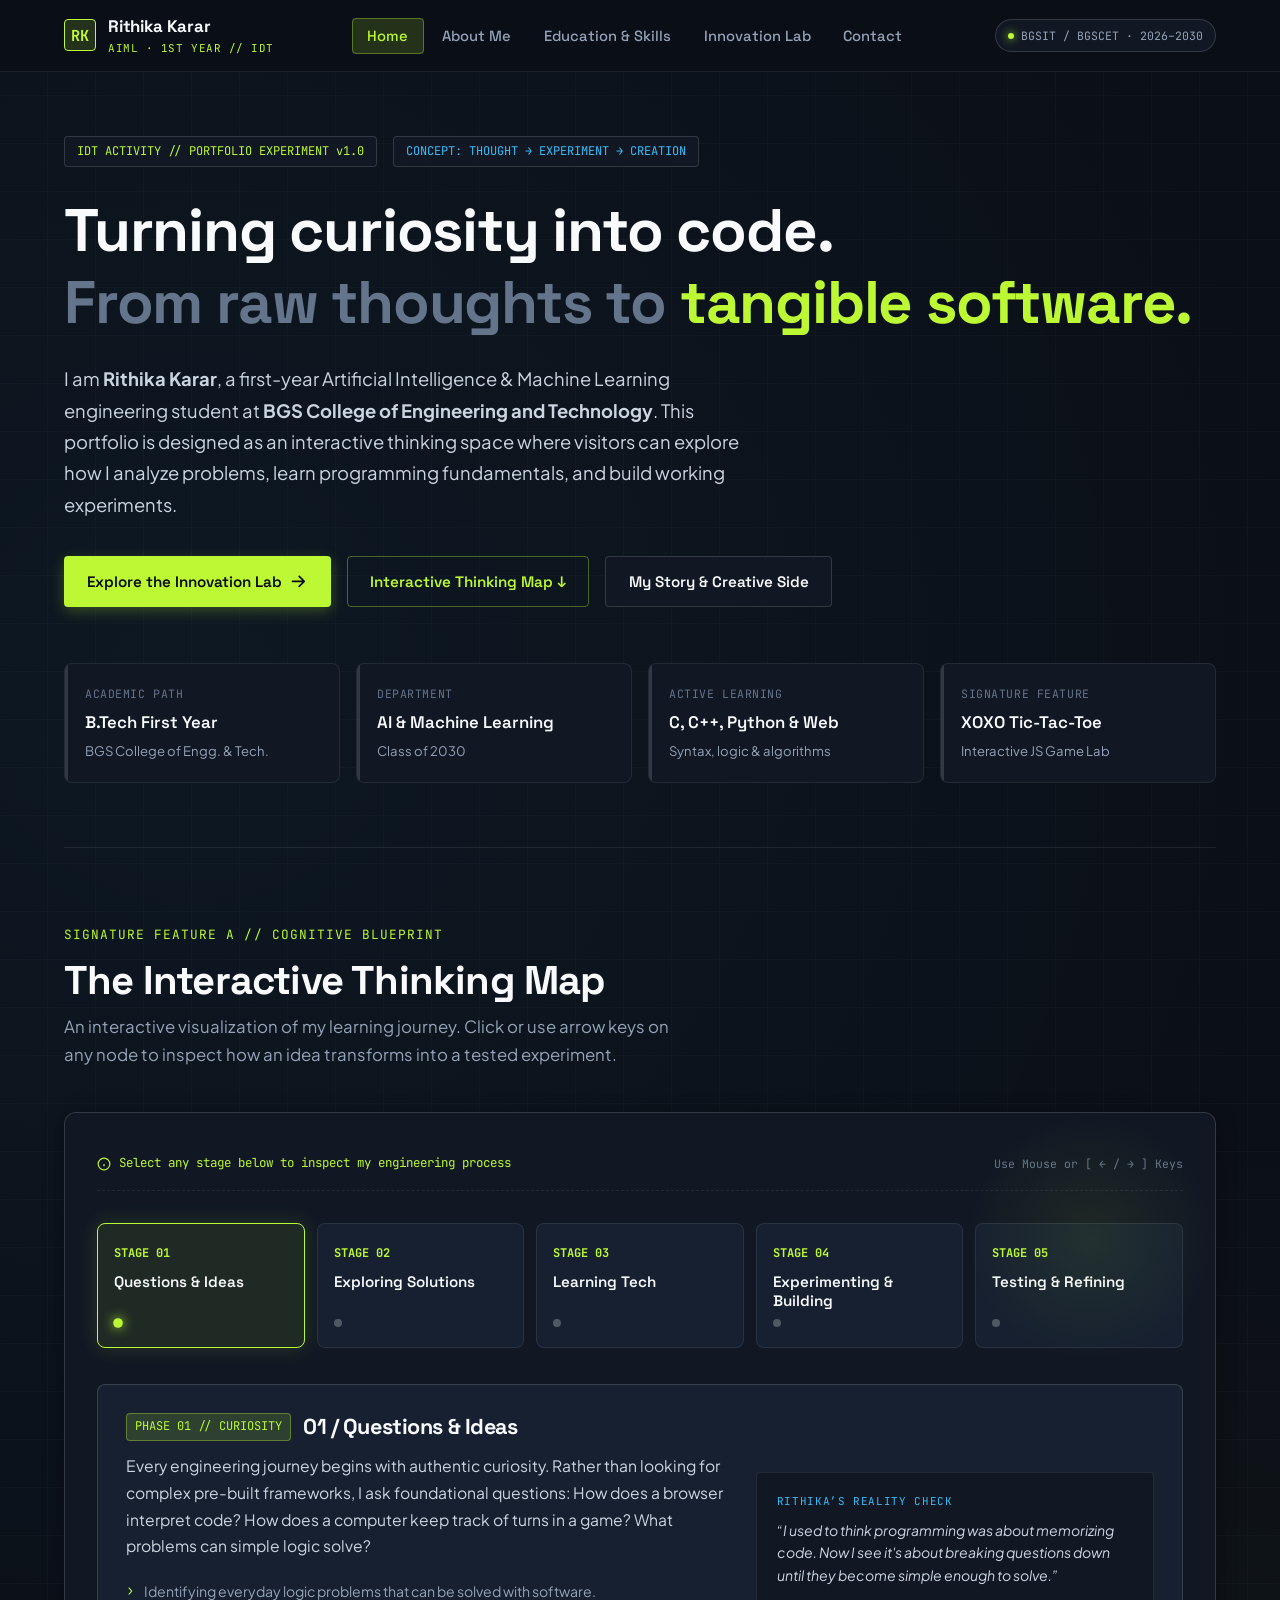
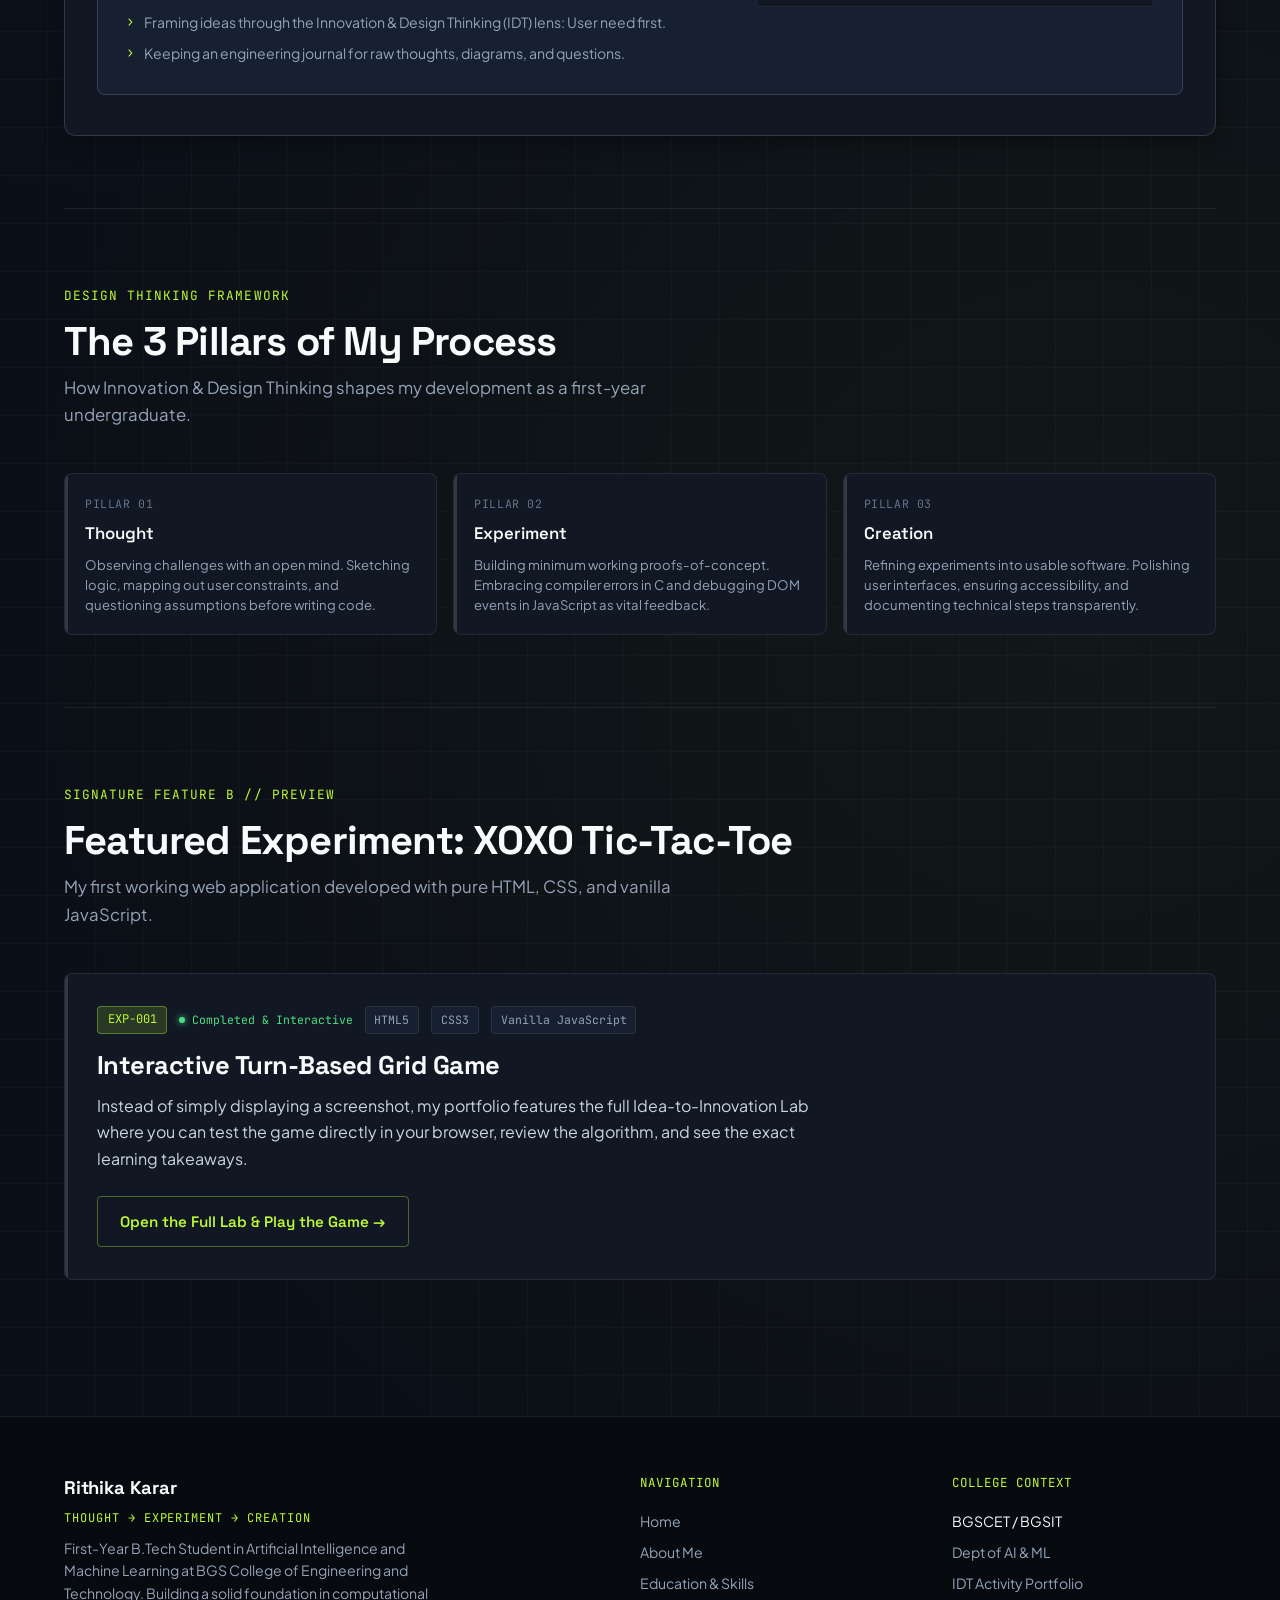
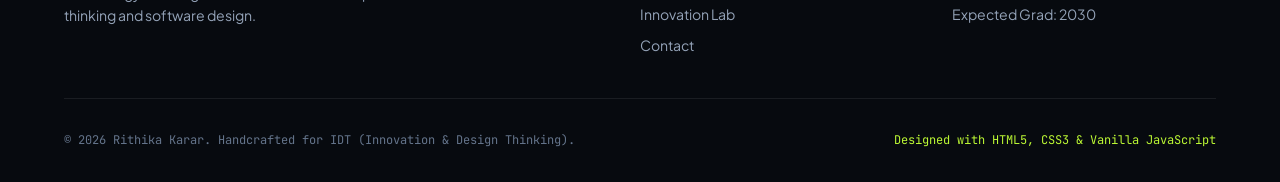
==== index.html @ a22b07aa "Add files via upload" ====
<!DOCTYPE html>
<html lang="en">
<head>
  <meta charset="UTF-8">
  <meta name="viewport" content="width=device-width, initial-scale=1.0">
  <title>Rithika Karar — AI & ML Student | Thought → Experiment → Creation</title>
  <meta name="description" content="Personal portfolio and IDT digital thinking space of Rithika Karar, first-year Artificial Intelligence & Machine Learning student at BGS College of Engineering and Technology.">

  <!-- Google Fonts -->
  <link rel="preconnect" href="https://fonts.googleapis.com">
  <link rel="preconnect" href="https://fonts.gstatic.com" crossorigin>
  <link href="https://fonts.googleapis.com/css2?family=JetBrains+Mono:wght@400;500;700&family=Plus+Jakarta+Sans:wght@400;500;600&family=Space+Grotesk:wght@500;600;700&display=swap" rel="stylesheet">

  <!-- Stylesheet -->
  <link rel="stylesheet" href="./style.css">

  <!-- SVG Favicon -->
  <link rel="icon" type="image/svg+xml" href="data:image/svg+xml,<svg xmlns='http://www.w3.org/2000/svg' viewBox='0 0 100 100'><rect width='100' height='100' rx='20' fill='%230b0f17'/><text x='50' y='65' font-size='50' font-family='monospace' font-weight='bold' fill='%23bcf834' text-anchor='middle'>RK</text></svg>">
</head>
<body>

  <!-- Site Navigation -->
  <header class="site-nav">
    <div class="container nav-container">
      <a href="./index.html" class="brand-link" aria-label="Rithika Karar Home">
        <div class="brand-glyph">RK</div>
        <div class="brand-text">
          <span class="brand-name">Rithika Karar</span>
          <span class="brand-role">AIML · 1ST YEAR // IDT</span>
        </div>
      </a>

      <nav aria-label="Main Navigation">
        <ul class="nav-links">
          <li><a href="./index.html" class="nav-link active">Home</a></li>
          <li><a href="./about.html" class="nav-link">About Me</a></li>
          <li><a href="./education.html" class="nav-link">Education & Skills</a></li>
          <li><a href="./projects.html" class="nav-link">Innovation Lab</a></li>
          <li><a href="./contact.html" class="nav-link">Contact</a></li>
        </ul>
      </nav>

      <div class="nav-status-badge">
        <span class="status-dot" aria-hidden="true"></span>
        <span>BGSIT / BGSCET · 2026–2030</span>
      </div>

      <button type="button" class="mobile-toggle" aria-label="Toggle navigation menu" aria-expanded="false">
        <span></span>
      </button>
    </div>
  </header>

  <!-- Main Content -->
  <main class="main-content">
    <div class="container">

      <!-- Hero Section -->
      <section class="hero" id="home-hero">
        <div class="hero-meta-strip">
          <span class="hero-badge">IDT ACTIVITY // PORTFOLIO EXPERIMENT v1.0</span>
          <span class="hero-badge hero-badge-alt">CONCEPT: THOUGHT → EXPERIMENT → CREATION</span>
        </div>

        <h1 class="hero-title">
          Turning curiosity into code.<br>
          <span class="title-dim">From raw thoughts to</span> <span class="title-accent">tangible software.</span>
        </h1>

        <p class="lead-text">
          I am <strong>Rithika Karar</strong>, a first-year Artificial Intelligence &amp; Machine Learning engineering student at <strong>BGS College of Engineering and Technology</strong>. This portfolio is designed as an interactive thinking space where visitors can explore how I analyze problems, learn programming fundamentals, and build working experiments.
        </p>

        <div class="hero-actions">
          <a href="./projects.html" class="btn btn-primary" id="btn-explore-lab">
            Explore the Innovation Lab
            <svg class="btn-icon" viewBox="0 0 20 20" fill="currentColor">
              <path fill-rule="evenodd" d="M10.293 3.293a1 1 0 011.414 0l6 6a1 1 0 010 1.414l-6 6a1 1 0 01-1.414-1.414L14.586 11H3a1 1 0 110-2h11.586l-4.293-4.293a1 1 0 010-1.414z" clip-rule="evenodd" />
            </svg>
          </a>
          <a href="#thinking-map" class="btn btn-outline-lime" id="btn-launch-map">
            Interactive Thinking Map ↓
          </a>
          <a href="./about.html" class="btn btn-secondary" id="btn-read-about">
            My Story &amp; Creative Side
          </a>
        </div>

        <!-- Authentic Profile Snapshot -->
        <div class="hero-snapshot-grid">
          <div class="snapshot-card">
            <div class="snapshot-label">Academic Path</div>
            <div class="snapshot-value">B.Tech First Year</div>
            <div class="snapshot-sub">BGS College of Engg. &amp; Tech.</div>
          </div>
          <div class="snapshot-card">
            <div class="snapshot-label">Department</div>
            <div class="snapshot-value">AI &amp; Machine Learning</div>
            <div class="snapshot-sub">Class of 2030</div>
          </div>
          <div class="snapshot-card">
            <div class="snapshot-label">Active Learning</div>
            <div class="snapshot-value">C, C++, Python &amp; Web</div>
            <div class="snapshot-sub">Syntax, logic &amp; algorithms</div>
          </div>
          <div class="snapshot-card">
            <div class="snapshot-label">Signature Feature</div>
            <div class="snapshot-value">XOXO Tic-Tac-Toe</div>
            <div class="snapshot-sub">Interactive JS Game Lab</div>
          </div>
        </div>
      </section>

      <!-- Signature Feature A: The Interactive Thinking Map -->
      <section class="section section-bordered" id="thinking-map">
        <div class="section-header">
          <span class="mono-tag">SIGNATURE FEATURE A // COGNITIVE BLUEPRINT</span>
          <h2>The Interactive Thinking Map</h2>
          <p>
            An interactive visualization of my learning journey. Click or use arrow keys on any node to inspect how an idea transforms into a tested experiment.
          </p>
        </div>

        <div class="thinking-map-wrapper">
          <div class="map-control-hint">
            <span class="hint-label">
              <svg width="14" height="14" viewBox="0 0 24 24" fill="none" stroke="currentColor" stroke-width="2">
                <circle cx="12" cy="12" r="10"/><path d="M12 16v-4"/><path d="M12 8h.01"/>
              </svg>
              Select any stage below to inspect my engineering process
            </span>
            <span class="hint-keys">Use Mouse or [ ← / → ] Keys</span>
          </div>

          <!-- 5 Pipeline Nodes -->
          <div class="map-pipeline" role="tablist" aria-label="Thinking map stages">
            <button type="button" class="map-node active" role="tab" aria-selected="true" id="node-0" tabindex="0">
              <span class="node-number">STAGE 01</span>
              <span class="node-title">Questions &amp; Ideas</span>
              <span class="node-indicator"></span>
            </button>

            <button type="button" class="map-node" role="tab" aria-selected="false" id="node-1" tabindex="0">
              <span class="node-number">STAGE 02</span>
              <span class="node-title">Exploring Solutions</span>
              <span class="node-indicator"></span>
            </button>

            <button type="button" class="map-node" role="tab" aria-selected="false" id="node-2" tabindex="0">
              <span class="node-number">STAGE 03</span>
              <span class="node-title">Learning Tech</span>
              <span class="node-indicator"></span>
            </button>

            <button type="button" class="map-node" role="tab" aria-selected="false" id="node-3" tabindex="0">
              <span class="node-number">STAGE 04</span>
              <span class="node-title">Experimenting &amp; Building</span>
              <span class="node-indicator"></span>
            </button>

            <button type="button" class="map-node" role="tab" aria-selected="false" id="node-4" tabindex="0">
              <span class="node-number">STAGE 05</span>
              <span class="node-title">Testing &amp; Refining</span>
              <span class="node-indicator"></span>
            </button>
          </div>

          <!-- Dynamic Detail Panel -->
          <div class="map-detail-panel" aria-live="polite">
            <div class="panel-main">
              <div class="panel-header">
                <span class="panel-step-badge" id="map-step-badge">PHASE 01 // CURIOSITY</span>
                <h3 class="panel-title" id="map-title">01 / Questions &amp; Ideas</h3>
              </div>
              <p class="panel-description" id="map-desc">
                Every engineering journey begins with authentic curiosity. Rather than looking for complex pre-built frameworks, I ask foundational questions: How does a browser interpret code? How does a computer keep track of turns in a game? What problems can simple logic solve?
              </p>
              <div class="panel-takeaways" id="map-takeaways">
                <div class="takeaway-item"><span class="takeaway-bullet">›</span><span>Identifying everyday logic problems that can be solved with software.</span></div>
                <div class="takeaway-item"><span class="takeaway-bullet">›</span><span>Framing ideas through the Innovation &amp; Design Thinking (IDT) lens: User need first.</span></div>
                <div class="takeaway-item"><span class="takeaway-bullet">›</span><span>Keeping an engineering journal for raw thoughts, diagrams, and questions.</span></div>
              </div>
            </div>

            <div class="panel-reflection-box">
              <p class="reflection-text" id="map-reflection">
                “I used to think programming was about memorizing code. Now I see it's about breaking questions down until they become simple enough to solve.”
              </p>
            </div>
          </div>
        </div>
      </section>

      <!-- The Core Philosophy (Thought → Experiment → Creation) -->
      <section class="section section-bordered">
        <div class="section-header">
          <span class="mono-tag">DESIGN THINKING FRAMEWORK</span>
          <h2>The 3 Pillars of My Process</h2>
          <p>
            How Innovation &amp; Design Thinking shapes my development as a first-year undergraduate.
          </p>
        </div>

        <div class="hero-snapshot-grid">
          <div class="snapshot-card">
            <div class="snapshot-label">PILLAR 01</div>
            <div class="snapshot-value">Thought</div>
            <p class="snapshot-sub" style="margin-top:0.5rem; line-height:1.5;">
              Observing challenges with an open mind. Sketching logic, mapping out user constraints, and questioning assumptions before writing code.
            </p>
          </div>
          <div class="snapshot-card">
            <div class="snapshot-label">PILLAR 02</div>
            <div class="snapshot-value">Experiment</div>
            <p class="snapshot-sub" style="margin-top:0.5rem; line-height:1.5;">
              Building minimum working proofs-of-concept. Embracing compiler errors in C and debugging DOM events in JavaScript as vital feedback.
            </p>
          </div>
          <div class="snapshot-card">
            <div class="snapshot-label">PILLAR 03</div>
            <div class="snapshot-value">Creation</div>
            <p class="snapshot-sub" style="margin-top:0.5rem; line-height:1.5;">
              Refining experiments into usable software. Polishing user interfaces, ensuring accessibility, and documenting technical steps transparently.
            </p>
          </div>
        </div>
      </section>

      <!-- Lab Teaser / Featured Experiment -->
      <section class="section section-bordered">
        <div class="section-header">
          <span class="mono-tag">SIGNATURE FEATURE B // PREVIEW</span>
          <h2>Featured Experiment: XOXO Tic-Tac-Toe</h2>
          <p>
            My first working web application developed with pure HTML, CSS, and vanilla JavaScript.
          </p>
        </div>

        <div class="snapshot-card" style="padding: 2rem;">
          <div class="exp-badge-group" style="margin-bottom: 1rem;">
            <span class="exp-id">EXP-001</span>
            <span class="exp-status-live">Completed &amp; Interactive</span>
            <span class="tech-tag">HTML5</span>
            <span class="tech-tag">CSS3</span>
            <span class="tech-tag">Vanilla JavaScript</span>
          </div>

          <h3 style="margin-bottom: 0.75rem;">Interactive Turn-Based Grid Game</h3>
          <p style="color: var(--text-body); max-width: 720px; margin-bottom: 1.5rem;">
            Instead of simply displaying a screenshot, my portfolio features the full Idea-to-Innovation Lab where you can test the game directly in your browser, review the algorithm, and see the exact learning takeaways.
          </p>

          <a href="./projects.html" class="btn btn-outline-lime" id="btn-open-lab-preview">
            Open the Full Lab &amp; Play the Game →
          </a>
        </div>
      </section>

    </div>
  </main>

  <!-- Site Footer -->
  <footer class="site-footer">
    <div class="container">
      <div class="footer-top">
        <div class="footer-brand">
          <div class="brand-name">Rithika Karar</div>
          <div class="mono-tag" style="color: var(--accent-lime); font-size: 0.75rem;">THOUGHT → EXPERIMENT → CREATION</div>
          <p class="footer-manifesto">
            First-Year B.Tech Student in Artificial Intelligence and Machine Learning at BGS College of Engineering and Technology. Building a solid foundation in computational thinking and software design.
          </p>
        </div>

        <div>
          <div class="footer-heading">Navigation</div>
          <div class="footer-links">
            <a href="./index.html" class="footer-link">Home</a>
            <a href="./about.html" class="footer-link">About Me</a>
            <a href="./education.html" class="footer-link">Education &amp; Skills</a>
            <a href="./projects.html" class="footer-link">Innovation Lab</a>
            <a href="./contact.html" class="footer-link">Contact</a>
          </div>
        </div>

        <div>
          <div class="footer-heading">College Context</div>
          <div class="footer-links">
            <span class="footer-link" style="color: var(--text-main);">BGSCET / BGSIT</span>
            <span class="footer-link">Dept of AI &amp; ML</span>
            <span class="footer-link">IDT Activity Portfolio</span>
            <span class="footer-link">Expected Grad: 2030</span>
          </div>
        </div>
      </div>

      <div class="footer-bottom">
        <div>&copy; 2026 Rithika Karar. Handcrafted for IDT (Innovation &amp; Design Thinking).</div>
        <div style="color: var(--accent-lime);">Designed with HTML5, CSS3 &amp; Vanilla JavaScript</div>
      </div>
    </div>
  </footer>

  <!-- Scripts -->
  <script src="./script.js"></script>
</body>
</html>
---- style.css ----
/* ==========================================================================
   RITHIKA KARAR — PERSONAL PORTFOLIO & IDT DIGITAL THINKING SPACE
   Concept: "Thought → Experiment → Creation"
   Theme: Minimal Futuristic / Engineering Blueprint / Dark Charcoal & Electric Lime
   ========================================================================== */

/* --------------------------------------------------------------------------
   1. CSS CUSTOM PROPERTIES (DESIGN SYSTEM TOKENS)
   -------------------------------------------------------------------------- */
:root {
  /* Color Palette */
  --bg-space: #070a0f;
  --bg-primary: #0b0f17;
  --bg-surface: #111824;
  --bg-card: #162030;
  --bg-card-hover: #1c293e;
  --bg-elevated: #223249;

  /* Accent Colors */
  --accent-lime: #bcf834;
  --accent-lime-muted: rgba(188, 248, 52, 0.15);
  --accent-lime-border: rgba(188, 248, 52, 0.35);
  --accent-cyan: #38bdf8;
  --accent-cyan-muted: rgba(56, 189, 248, 0.15);
  --accent-violet: #a78bfa;
  --accent-violet-muted: rgba(167, 139, 250, 0.15);

  /* Text Colors */
  --text-main: #f8fafc;
  --text-body: #cbd5e1;
  --text-muted: #94a3b8;
  --text-dim: #64748b;

  /* Borders & Dividers */
  --border-subtle: rgba(255, 255, 255, 0.08);
  --border-medium: rgba(255, 255, 255, 0.14);
  --border-bright: rgba(255, 255, 255, 0.25);

  /* Typography */
  --font-display: 'Space Grotesk', -apple-system, BlinkMacSystemFont, 'Segoe UI', sans-serif;
  --font-body: 'Plus Jakarta Sans', -apple-system, BlinkMacSystemFont, 'Segoe UI', sans-serif;
  --font-mono: 'JetBrains Mono', 'Fira Code', monospace;

  /* Layout & Spacing */
  --container-max: 1200px;
  --nav-height: 72px;
  --radius-sm: 4px;
  --radius-md: 8px;
  --radius-lg: 12px;
  --radius-full: 9999px;

  /* Elevation & Shadows */
  --shadow-subtle: 0 4px 20px rgba(0, 0, 0, 0.35);
  --shadow-glow-lime: 0 0 25px rgba(188, 248, 52, 0.2);
  --shadow-glow-cyan: 0 0 25px rgba(56, 189, 248, 0.18);

  /* Transitions */
  --transition-fast: 0.18s cubic-bezier(0.16, 1, 0.3, 1);
  --transition-medium: 0.28s cubic-bezier(0.16, 1, 0.3, 1);
  --transition-smooth: 0.4s cubic-bezier(0.16, 1, 0.3, 1);
}

/* --------------------------------------------------------------------------
   2. RESET & BASE STYLES
   -------------------------------------------------------------------------- */
*,
*::before,
*::after {
  box-sizing: border-box;
  margin: 0;
  padding: 0;
}

html {
  font-size: 16px;
  scroll-behavior: smooth;
  -webkit-text-size-adjust: 100%;
}

body {
  font-family: var(--font-body);
  background-color: var(--bg-primary);
  color: var(--text-body);
  line-height: 1.65;
  min-height: 100vh;
  display: flex;
  flex-direction: column;
  overflow-x: hidden;
  background-image: 
    radial-gradient(circle at 15% 20%, rgba(56, 189, 248, 0.05) 0%, transparent 40%),
    radial-gradient(circle at 85% 65%, rgba(188, 248, 52, 0.04) 0%, transparent 45%),
    linear-gradient(rgba(255, 255, 255, 0.02) 1px, transparent 1px),
    linear-gradient(90deg, rgba(255, 255, 255, 0.02) 1px, transparent 1px);
  background-size: 100% 100%, 100% 100%, 48px 48px, 48px 48px;
  background-position: 0 0, 0 0, -1px -1px, -1px -1px;
}

/* Accessible selection */
::selection {
  background-color: var(--accent-lime);
  color: var(--bg-space);
}

/* Focus styles for keyboard accessibility */
:focus-visible {
  outline: 2px solid var(--accent-lime);
  outline-offset: 3px;
}

img, svg {
  display: block;
  max-width: 100%;
}

a {
  color: inherit;
  text-decoration: none;
  transition: color var(--transition-fast);
}

button, input, textarea, select {
  font: inherit;
  color: inherit;
}

button {
  background: none;
  border: none;
  cursor: pointer;
}

ul, ol {
  list-style: none;
}

/* --------------------------------------------------------------------------
   3. TYPOGRAPHY HIERARCHY
   -------------------------------------------------------------------------- */
h1, h2, h3, h4, h5, h6 {
  font-family: var(--font-display);
  color: var(--text-main);
  font-weight: 700;
  line-height: 1.2;
  letter-spacing: -0.02em;
}

h1 {
  font-size: clamp(2.25rem, 5vw, 3.75rem);
}

h2 {
  font-size: clamp(1.75rem, 3.5vw, 2.5rem);
}

h3 {
  font-size: clamp(1.25rem, 2vw, 1.6rem);
}

h4 {
  font-size: 1.15rem;
}

p {
  margin-bottom: 1rem;
}

p:last-child {
  margin-bottom: 0;
}

.mono-tag {
  font-family: var(--font-mono);
  font-size: 0.8rem;
  letter-spacing: 0.08em;
  text-transform: uppercase;
  color: var(--accent-lime);
}

.lead-text {
  font-size: 1.15rem;
  color: var(--text-body);
  max-width: 680px;
  line-height: 1.7;
}

/* --------------------------------------------------------------------------
   4. LAYOUT & UTILITY CONTAINERS
   -------------------------------------------------------------------------- */
.container {
  width: 100%;
  max-width: var(--container-max);
  margin-left: auto;
  margin-right: auto;
  padding-left: 1.5rem;
  padding-right: 1.5rem;
}

.main-content {
  flex: 1;
  padding-top: calc(var(--nav-height) + 2rem);
  padding-bottom: 4rem;
}

.section {
  padding: 4.5rem 0;
  position: relative;
}

.section-bordered {
  border-top: 1px solid var(--border-subtle);
}

.section-header {
  margin-bottom: 2.75rem;
}

.section-header .mono-tag {
  display: inline-flex;
  align-items: center;
  gap: 0.5rem;
  margin-bottom: 0.75rem;
}

.section-header p {
  color: var(--text-muted);
  max-width: 620px;
  font-size: 1.05rem;
  margin-top: 0.5rem;
}

/* --------------------------------------------------------------------------
   5. NAVIGATION BAR
   -------------------------------------------------------------------------- */
.site-nav {
  position: fixed;
  top: 0;
  left: 0;
  right: 0;
  height: var(--nav-height);
  background: rgba(11, 15, 23, 0.88);
  backdrop-filter: blur(12px);
  -webkit-backdrop-filter: blur(12px);
  border-bottom: 1px solid var(--border-subtle);
  z-index: 1000;
  transition: background-color var(--transition-medium), border-color var(--transition-medium);
}

.nav-container {
  display: flex;
  align-items: center;
  justify-content: space-between;
  height: 100%;
}

.brand-link {
  display: flex;
  align-items: center;
  gap: 0.75rem;
}

.brand-glyph {
  width: 32px;
  height: 32px;
  border: 1px solid var(--accent-lime);
  display: flex;
  align-items: center;
  justify-content: center;
  border-radius: var(--radius-sm);
  background: var(--accent-lime-muted);
  color: var(--accent-lime);
  font-family: var(--font-mono);
  font-weight: 700;
  font-size: 0.95rem;
  transition: transform var(--transition-fast), box-shadow var(--transition-fast);
}

.brand-link:hover .brand-glyph {
  transform: rotate(5deg) scale(1.05);
  box-shadow: var(--shadow-glow-lime);
}

.brand-text {
  display: flex;
  flex-direction: column;
}

.brand-name {
  font-family: var(--font-display);
  font-weight: 700;
  font-size: 1.05rem;
  color: var(--text-main);
  letter-spacing: -0.01em;
}

.brand-role {
  font-family: var(--font-mono);
  font-size: 0.68rem;
  color: var(--accent-lime);
  letter-spacing: 0.05em;
}

.nav-links {
  display: flex;
  align-items: center;
  gap: 0.25rem;
}

.nav-link {
  font-family: var(--font-display);
  font-size: 0.92rem;
  font-weight: 500;
  color: var(--text-muted);
  padding: 0.5rem 0.9rem;
  border-radius: var(--radius-sm);
  position: relative;
  transition: color var(--transition-fast), background-color var(--transition-fast);
}

.nav-link:hover {
  color: var(--text-main);
  background-color: rgba(255, 255, 255, 0.04);
}

.nav-link.active {
  color: var(--accent-lime);
  background-color: var(--accent-lime-muted);
  border: 1px solid var(--accent-lime-border);
}

.nav-status-badge {
  display: inline-flex;
  align-items: center;
  gap: 0.45rem;
  font-family: var(--font-mono);
  font-size: 0.72rem;
  padding: 0.35rem 0.75rem;
  border-radius: var(--radius-full);
  background: var(--bg-surface);
  border: 1px solid var(--border-medium);
  color: var(--text-muted);
}

.status-dot {
  width: 6px;
  height: 6px;
  border-radius: 50%;
  background: var(--accent-lime);
  box-shadow: 0 0 8px var(--accent-lime);
  animation: pulseDot 2.2s infinite ease-in-out;
}

@keyframes pulseDot {
  0%, 100% { opacity: 1; transform: scale(1); }
  50% { opacity: 0.4; transform: scale(0.85); }
}

/* Mobile Nav Toggle */
.mobile-toggle {
  display: none;
  width: 40px;
  height: 40px;
  border: 1px solid var(--border-medium);
  border-radius: var(--radius-sm);
  align-items: center;
  justify-content: center;
  color: var(--text-main);
}

.mobile-toggle span {
  display: block;
  width: 18px;
  height: 2px;
  background-color: currentColor;
  position: relative;
  transition: background-color var(--transition-fast);
}

.mobile-toggle span::before,
.mobile-toggle span::after {
  content: '';
  position: absolute;
  width: 100%;
  height: 2px;
  background-color: currentColor;
  left: 0;
  transition: transform var(--transition-fast);
}

.mobile-toggle span::before { top: -6px; }
.mobile-toggle span::after { bottom: -6px; }

.mobile-toggle[aria-expanded="true"] span {
  background-color: transparent;
}

.mobile-toggle[aria-expanded="true"] span::before {
  transform: translateY(6px) rotate(45deg);
}

.mobile-toggle[aria-expanded="true"] span::after {
  transform: translateY(-6px) rotate(-45deg);
}

/* --------------------------------------------------------------------------
   6. BUTTONS & INTERACTIVE ELEMENTS
   -------------------------------------------------------------------------- */
.btn {
  display: inline-flex;
  align-items: center;
  justify-content: center;
  gap: 0.5rem;
  padding: 0.75rem 1.4rem;
  border-radius: var(--radius-sm);
  font-family: var(--font-display);
  font-size: 0.95rem;
  font-weight: 600;
  transition: all var(--transition-fast);
  cursor: pointer;
  border: 1px solid transparent;
}

.btn-primary {
  background-color: var(--accent-lime);
  color: #070a0f;
  box-shadow: 0 4px 14px rgba(188, 248, 52, 0.25);
}

.btn-primary:hover {
  background-color: #cbff4d;
  transform: translateY(-2px);
  box-shadow: 0 6px 20px rgba(188, 248, 52, 0.35);
}

.btn-secondary {
  background-color: var(--bg-surface);
  color: var(--text-main);
  border: 1px solid var(--border-medium);
}

.btn-secondary:hover {
  background-color: var(--bg-card);
  border-color: var(--text-muted);
  transform: translateY(-2px);
}

.btn-outline-lime {
  background-color: transparent;
  color: var(--accent-lime);
  border: 1px solid var(--accent-lime-border);
}

.btn-outline-lime:hover {
  background-color: var(--accent-lime-muted);
  border-color: var(--accent-lime);
  transform: translateY(-2px);
}

.btn-sm {
  padding: 0.45rem 0.85rem;
  font-size: 0.82rem;
}

.btn-icon {
  width: 1.1em;
  height: 1.1em;
}

/* --------------------------------------------------------------------------
   7. HERO SECTION (HOME PAGE)
   -------------------------------------------------------------------------- */
.hero {
  padding-top: 2rem;
  padding-bottom: 4rem;
  position: relative;
}

.hero-meta-strip {
  display: flex;
  flex-wrap: wrap;
  align-items: center;
  gap: 1rem;
  margin-bottom: 1.75rem;
}

.hero-badge {
  display: inline-flex;
  align-items: center;
  gap: 0.5rem;
  padding: 0.3rem 0.75rem;
  border: 1px solid var(--border-medium);
  border-radius: var(--radius-sm);
  background: var(--bg-surface);
  font-family: var(--font-mono);
  font-size: 0.75rem;
  color: var(--accent-lime);
}

.hero-badge-alt {
  color: var(--accent-cyan);
}

.hero-title {
  margin-bottom: 1.5rem;
}

.hero-title .title-accent {
  color: var(--accent-lime);
  display: inline-block;
  position: relative;
}

.hero-title .title-dim {
  color: var(--text-dim);
}

.hero-actions {
  display: flex;
  flex-wrap: wrap;
  gap: 1rem;
  margin-top: 2.25rem;
  margin-bottom: 3.5rem;
}

/* Quick Snapshot Grid */
.hero-snapshot-grid {
  display: grid;
  grid-template-columns: repeat(auto-fit, minmax(240px, 1fr));
  gap: 1rem;
  margin-top: 1.5rem;
}

.snapshot-card {
  background: var(--bg-surface);
  border: 1px solid var(--border-subtle);
  border-radius: var(--radius-md);
  padding: 1.25rem;
  position: relative;
  overflow: hidden;
  transition: border-color var(--transition-fast), transform var(--transition-fast);
}

.snapshot-card::before {
  content: '';
  position: absolute;
  top: 0;
  left: 0;
  width: 3px;
  height: 100%;
  background: var(--border-medium);
  transition: background-color var(--transition-fast);
}

.snapshot-card:hover {
  border-color: var(--border-bright);
  transform: translateY(-2px);
}

.snapshot-card:hover::before {
  background-color: var(--accent-lime);
}

.snapshot-label {
  font-family: var(--font-mono);
  font-size: 0.72rem;
  color: var(--text-dim);
  text-transform: uppercase;
  letter-spacing: 0.05em;
  margin-bottom: 0.4rem;
}

.snapshot-value {
  font-family: var(--font-display);
  font-size: 1.05rem;
  font-weight: 600;
  color: var(--text-main);
}

.snapshot-sub {
  font-size: 0.82rem;
  color: var(--text-muted);
  margin-top: 0.2rem;
}

/* --------------------------------------------------------------------------
   8. SIGNATURE FEATURE A: INTERACTIVE THINKING MAP
   -------------------------------------------------------------------------- */
.thinking-map-wrapper {
  background: var(--bg-surface);
  border: 1px solid var(--border-medium);
  border-radius: var(--radius-lg);
  padding: 2.5rem 2rem;
  position: relative;
  overflow: hidden;
  box-shadow: var(--shadow-subtle);
}

.thinking-map-wrapper::after {
  content: '';
  position: absolute;
  top: 0;
  right: 0;
  width: 250px;
  height: 250px;
  background: radial-gradient(circle, rgba(188, 248, 52, 0.08) 0%, transparent 70%);
  pointer-events: none;
}

.map-control-hint {
  display: flex;
  align-items: center;
  justify-content: space-between;
  margin-bottom: 2rem;
  padding-bottom: 1rem;
  border-bottom: 1px dashed var(--border-subtle);
  flex-wrap: wrap;
  gap: 0.75rem;
}

.hint-label {
  font-family: var(--font-mono);
  font-size: 0.78rem;
  color: var(--accent-lime);
  display: flex;
  align-items: center;
  gap: 0.5rem;
}

.hint-keys {
  font-family: var(--font-mono);
  font-size: 0.72rem;
  color: var(--text-dim);
}

/* Nodes Pipeline */
.map-pipeline {
  display: grid;
  grid-template-columns: repeat(5, 1fr);
  gap: 0.75rem;
  position: relative;
  margin-bottom: 2.25rem;
}

.map-node {
  background: var(--bg-card);
  border: 1px solid var(--border-subtle);
  border-radius: var(--radius-md);
  padding: 1.25rem 1rem;
  text-align: left;
  cursor: pointer;
  position: relative;
  transition: all var(--transition-fast);
  display: flex;
  flex-direction: column;
  gap: 0.5rem;
}

.map-node:hover {
  background: var(--bg-card-hover);
  border-color: var(--border-bright);
  transform: translateY(-3px);
}

.map-node.active {
  background: rgba(188, 248, 52, 0.08);
  border-color: var(--accent-lime);
  box-shadow: 0 0 20px rgba(188, 248, 52, 0.15);
}

.node-number {
  font-family: var(--font-mono);
  font-size: 0.75rem;
  color: var(--accent-lime);
  font-weight: 700;
}

.node-title {
  font-family: var(--font-display);
  font-size: 0.95rem;
  font-weight: 600;
  color: var(--text-main);
  line-height: 1.3;
}

.node-indicator {
  width: 8px;
  height: 8px;
  border-radius: 50%;
  background: var(--border-bright);
  margin-top: auto;
  transition: background-color var(--transition-fast), transform var(--transition-fast);
}

.map-node.active .node-indicator {
  background: var(--accent-lime);
  box-shadow: 0 0 10px var(--accent-lime);
  transform: scale(1.2);
}

/* Map Details Display Box */
.map-detail-panel {
  background: var(--bg-card);
  border: 1px solid var(--border-medium);
  border-radius: var(--radius-md);
  padding: 1.75rem;
  position: relative;
  display: grid;
  grid-template-columns: 1.5fr 1fr;
  gap: 2rem;
  align-items: center;
}

.panel-header {
  display: flex;
  align-items: center;
  gap: 0.75rem;
  margin-bottom: 0.75rem;
}

.panel-step-badge {
  font-family: var(--font-mono);
  font-size: 0.75rem;
  background: var(--accent-lime-muted);
  color: var(--accent-lime);
  border: 1px solid var(--accent-lime-border);
  padding: 0.2rem 0.5rem;
  border-radius: var(--radius-sm);
}

.panel-title {
  font-size: 1.35rem;
  color: var(--text-main);
}

.panel-description {
  color: var(--text-body);
  font-size: 0.98rem;
  line-height: 1.7;
  margin-bottom: 1.25rem;
}

.panel-takeaways {
  display: flex;
  flex-direction: column;
  gap: 0.5rem;
}

.takeaway-item {
  display: flex;
  align-items: flex-start;
  gap: 0.6rem;
  font-size: 0.88rem;
  color: var(--text-muted);
}

.takeaway-bullet {
  color: var(--accent-lime);
  font-family: var(--font-mono);
  line-height: 1.5;
}

.panel-reflection-box {
  background: var(--bg-surface);
  border: 1px solid var(--border-subtle);
  border-radius: var(--radius-sm);
  padding: 1.25rem;
  position: relative;
}

.panel-reflection-box::before {
  content: 'RITHIKA’S REALITY CHECK';
  display: block;
  font-family: var(--font-mono);
  font-size: 0.68rem;
  color: var(--accent-cyan);
  letter-spacing: 0.06em;
  margin-bottom: 0.5rem;
}

.reflection-text {
  font-size: 0.88rem;
  font-style: italic;
  color: var(--text-body);
  line-height: 1.6;
}

/* --------------------------------------------------------------------------
   9. SIGNATURE FEATURE B: IDEA-TO-INNOVATION LAB
   -------------------------------------------------------------------------- */
.lab-header-stats {
  display: flex;
  flex-wrap: wrap;
  gap: 1.5rem;
  margin-bottom: 2rem;
  padding: 1.25rem 1.5rem;
  background: var(--bg-surface);
  border: 1px solid var(--border-subtle);
  border-radius: var(--radius-md);
  font-family: var(--font-mono);
  font-size: 0.8rem;
}

.lab-stat-item {
  display: flex;
  align-items: center;
  gap: 0.5rem;
}

.lab-stat-label {
  color: var(--text-dim);
}

.lab-stat-val {
  color: var(--accent-lime);
  font-weight: 600;
}

/* Featured Lab Experiment Card */
.experiment-card-featured {
  background: var(--bg-surface);
  border: 1px solid var(--border-medium);
  border-radius: var(--radius-lg);
  padding: 2.25rem;
  margin-bottom: 3rem;
  position: relative;
  transition: border-color var(--transition-fast);
}

.experiment-card-featured:hover {
  border-color: rgba(188, 248, 52, 0.4);
}

.experiment-meta-top {
  display: flex;
  flex-wrap: wrap;
  align-items: center;
  justify-content: space-between;
  gap: 1rem;
  margin-bottom: 1.5rem;
  padding-bottom: 1rem;
  border-bottom: 1px solid var(--border-subtle);
}

.exp-badge-group {
  display: flex;
  align-items: center;
  gap: 0.75rem;
  flex-wrap: wrap;
}

.exp-id {
  font-family: var(--font-mono);
  font-size: 0.75rem;
  color: var(--accent-lime);
  background: var(--accent-lime-muted);
  border: 1px solid var(--accent-lime-border);
  padding: 0.2rem 0.6rem;
  border-radius: var(--radius-sm);
}

.exp-status-live {
  display: inline-flex;
  align-items: center;
  gap: 0.4rem;
  font-family: var(--font-mono);
  font-size: 0.72rem;
  color: #4ade80;
}

.exp-status-live::before {
  content: '';
  width: 6px;
  height: 6px;
  border-radius: 50%;
  background: #4ade80;
  box-shadow: 0 0 6px #4ade80;
}

.exp-tech-tags {
  display: flex;
  gap: 0.5rem;
  flex-wrap: wrap;
}

.tech-tag {
  font-family: var(--font-mono);
  font-size: 0.72rem;
  background: var(--bg-card);
  border: 1px solid var(--border-subtle);
  color: var(--text-muted);
  padding: 0.2rem 0.55rem;
  border-radius: var(--radius-sm);
}

/* Two-column layout for Experiment 01 */
.experiment-body-grid {
  display: grid;
  grid-template-columns: 1.25fr 1fr;
  gap: 2.5rem;
  align-items: start;
}

.lab-breakdown {
  display: flex;
  flex-direction: column;
  gap: 1.5rem;
}

.breakdown-block {
  display: flex;
  flex-direction: column;
  gap: 0.35rem;
}

.breakdown-label {
  font-family: var(--font-mono);
  font-size: 0.75rem;
  color: var(--accent-lime);
  text-transform: uppercase;
  letter-spacing: 0.05em;
  display: flex;
  align-items: center;
  gap: 0.4rem;
}

.breakdown-content {
  font-size: 0.92rem;
  color: var(--text-body);
  line-height: 1.6;
}

/* Interactive Embedded Game Preview (XOXO Mini Lab) */
.game-lab-simulator {
  background: var(--bg-card);
  border: 1px solid var(--border-medium);
  border-radius: var(--radius-md);
  padding: 1.5rem;
  display: flex;
  flex-direction: column;
  align-items: center;
  position: relative;
}

.simulator-header {
  width: 100%;
  display: flex;
  align-items: center;
  justify-content: space-between;
  margin-bottom: 1rem;
  padding-bottom: 0.75rem;
  border-bottom: 1px solid var(--border-subtle);
}

.sim-title {
  font-family: var(--font-mono);
  font-size: 0.78rem;
  color: var(--text-muted);
}

.sim-status {
  font-family: var(--font-mono);
  font-size: 0.78rem;
  color: var(--accent-lime);
  font-weight: 600;
}

/* 3x3 Grid */
.tictactoe-grid {
  display: grid;
  grid-template-columns: repeat(3, 1fr);
  gap: 8px;
  width: 100%;
  max-width: 260px;
  aspect-ratio: 1 / 1;
  margin: 1rem 0;
}

.ttt-cell {
  background: var(--bg-surface);
  border: 1px solid var(--border-subtle);
  border-radius: var(--radius-sm);
  display: flex;
  align-items: center;
  justify-content: center;
  font-family: var(--font-display);
  font-size: 2.25rem;
  font-weight: 700;
  cursor: pointer;
  transition: all var(--transition-fast);
  user-select: none;
  color: var(--text-main);
}

.ttt-cell:hover:empty {
  background: var(--bg-card-hover);
  border-color: var(--accent-lime-border);
}

.ttt-cell.x-mark {
  color: var(--accent-lime);
}

.ttt-cell.o-mark {
  color: var(--accent-cyan);
}

.ttt-cell.winner {
  background: rgba(188, 248, 52, 0.15);
  border-color: var(--accent-lime);
  animation: pulseWinner 1.5s infinite;
}

@keyframes pulseWinner {
  0%, 100% { transform: scale(1); }
  50% { transform: scale(1.05); }
}

.sim-actions {
  display: flex;
  align-items: center;
  gap: 0.75rem;
  margin-top: 0.5rem;
  width: 100%;
  justify-content: center;
}

.sim-note {
  font-family: var(--font-mono);
  font-size: 0.7rem;
  color: var(--text-dim);
  text-align: center;
  margin-top: 0.75rem;
}

/* Secondary & Future Experiments Grid */
.future-experiments-grid {
  display: grid;
  grid-template-columns: repeat(auto-fit, minmax(320px, 1fr));
  gap: 1.5rem;
}

.future-card {
  background: var(--bg-surface);
  border: 1px solid var(--border-subtle);
  border-radius: var(--radius-md);
  padding: 1.75rem;
  display: flex;
  flex-direction: column;
  gap: 1rem;
  position: relative;
  transition: all var(--transition-fast);
}

.future-card:hover {
  border-color: var(--border-medium);
  transform: translateY(-2px);
}

.future-card.planned {
  border-style: dashed;
}

.exp-status-planned {
  font-family: var(--font-mono);
  font-size: 0.72rem;
  color: var(--accent-violet);
  display: inline-flex;
  align-items: center;
  gap: 0.4rem;
}

.exp-status-planned::before {
  content: '';
  width: 6px;
  height: 6px;
  border-radius: 50%;
  background: var(--accent-violet);
  box-shadow: 0 0 6px var(--accent-violet);
}

.exp-status-in-progress {
  font-family: var(--font-mono);
  font-size: 0.72rem;
  color: var(--accent-cyan);
  display: inline-flex;
  align-items: center;
  gap: 0.4rem;
}

.exp-status-in-progress::before {
  content: '';
  width: 6px;
  height: 6px;
  border-radius: 50%;
  background: var(--accent-cyan);
  box-shadow: 0 0 6px var(--accent-cyan);
}

/* --------------------------------------------------------------------------
   10. EDUCATION & SKILLS EXPLORER
   -------------------------------------------------------------------------- */
.education-hero-card {
  background: var(--bg-surface);
  border: 1px solid var(--border-medium);
  border-radius: var(--radius-lg);
  padding: 2.25rem;
  margin-bottom: 3.5rem;
  position: relative;
  display: grid;
  grid-template-columns: 1.5fr 1fr;
  gap: 2rem;
}

.edu-institution-tag {
  font-family: var(--font-mono);
  font-size: 0.8rem;
  color: var(--accent-lime);
  margin-bottom: 0.5rem;
}

.edu-degree-title {
  font-size: clamp(1.4rem, 2.5vw, 1.85rem);
  margin-bottom: 0.5rem;
}

.edu-college-name {
  color: var(--text-muted);
  font-size: 1.05rem;
  margin-bottom: 1.25rem;
}

.edu-details-list {
  display: grid;
  grid-template-columns: repeat(2, 1fr);
  gap: 1rem;
}

.edu-stat-box {
  background: var(--bg-card);
  border: 1px solid var(--border-subtle);
  border-radius: var(--radius-sm);
  padding: 0.85rem 1rem;
}

.edu-stat-box .label {
  font-family: var(--font-mono);
  font-size: 0.7rem;
  color: var(--text-dim);
  text-transform: uppercase;
}

.edu-stat-box .val {
  font-family: var(--font-display);
  font-size: 1rem;
  font-weight: 600;
  color: var(--text-main);
  margin-top: 0.2rem;
}

/* Skills Filter Chips */
.skill-filter-bar {
  display: flex;
  flex-wrap: wrap;
  gap: 0.5rem;
  margin-bottom: 2rem;
}

.filter-btn {
  font-family: var(--font-mono);
  font-size: 0.78rem;
  padding: 0.45rem 1rem;
  border: 1px solid var(--border-subtle);
  background: var(--bg-surface);
  color: var(--text-muted);
  border-radius: var(--radius-sm);
  transition: all var(--transition-fast);
}

.filter-btn:hover {
  color: var(--text-main);
  border-color: var(--border-medium);
}

.filter-btn.active {
  background: var(--accent-lime-muted);
  border-color: var(--accent-lime);
  color: var(--accent-lime);
}

/* Skills Grid */
.skills-grid {
  display: grid;
  grid-template-columns: repeat(auto-fit, minmax(280px, 1fr));
  gap: 1.25rem;
}

.skill-card {
  background: var(--bg-surface);
  border: 1px solid var(--border-subtle);
  border-radius: var(--radius-md);
  padding: 1.5rem;
  display: flex;
  flex-direction: column;
  gap: 0.75rem;
  transition: all var(--transition-fast);
  cursor: pointer;
}

.skill-card:hover {
  border-color: var(--border-bright);
  transform: translateY(-2px);
  background: var(--bg-card);
}

.skill-top-row {
  display: flex;
  align-items: center;
  justify-content: space-between;
}

.skill-name {
  font-family: var(--font-display);
  font-size: 1.15rem;
  font-weight: 700;
  color: var(--text-main);
}

.skill-badge {
  font-family: var(--font-mono);
  font-size: 0.7rem;
  padding: 0.2rem 0.5rem;
  border-radius: var(--radius-sm);
  letter-spacing: 0.04em;
}

.badge-practised {
  background: rgba(188, 248, 52, 0.12);
  color: var(--accent-lime);
  border: 1px solid var(--accent-lime-border);
}

.badge-beginner {
  background: rgba(56, 189, 248, 0.12);
  color: var(--accent-cyan);
  border: 1px solid rgba(56, 189, 248, 0.3);
}

.badge-learning {
  background: rgba(167, 139, 250, 0.12);
  color: var(--accent-violet);
  border: 1px solid rgba(167, 139, 250, 0.3);
}

.skill-desc {
  font-size: 0.88rem;
  color: var(--text-body);
  line-height: 1.5;
}

.skill-context {
  margin-top: auto;
  padding-top: 0.75rem;
  border-top: 1px dashed var(--border-subtle);
  font-family: var(--font-mono);
  font-size: 0.72rem;
  color: var(--text-dim);
}

/* --------------------------------------------------------------------------
   11. ABOUT ME & CREATIVE EQUILIBRIUM
   -------------------------------------------------------------------------- */
.about-grid {
  display: grid;
  grid-template-columns: 1.4fr 1fr;
  gap: 3rem;
  align-items: start;
}

.about-narrative {
  display: flex;
  flex-direction: column;
  gap: 1.75rem;
}

.story-block {
  background: var(--bg-surface);
  border: 1px solid var(--border-subtle);
  border-radius: var(--radius-md);
  padding: 1.75rem;
}

.story-block h3 {
  margin-bottom: 0.75rem;
  color: var(--text-main);
}

.story-block p {
  color: var(--text-body);
  font-size: 0.95rem;
}

.interests-container {
  display: grid;
  grid-template-columns: 1fr;
  gap: 1rem;
}

.interest-card {
  background: var(--bg-surface);
  border: 1px solid var(--border-subtle);
  border-radius: var(--radius-md);
  padding: 1.25rem 1.4rem;
  display: flex;
  gap: 1.25rem;
  align-items: flex-start;
  transition: all var(--transition-fast);
}

.interest-card:hover {
  border-color: var(--border-medium);
  background: var(--bg-card);
}

.interest-icon-box {
  width: 44px;
  height: 44px;
  border-radius: var(--radius-sm);
  background: var(--bg-card);
  border: 1px solid var(--border-subtle);
  display: flex;
  align-items: center;
  justify-content: center;
  color: var(--accent-lime);
  flex-shrink: 0;
}

.interest-title {
  font-family: var(--font-display);
  font-size: 1.05rem;
  font-weight: 600;
  color: var(--text-main);
  margin-bottom: 0.25rem;
}

.interest-desc {
  font-size: 0.85rem;
  color: var(--text-muted);
  line-height: 1.5;
}

/* --------------------------------------------------------------------------
   12. CONTACT PAGE & TRANSPARENCY NOTICE
   -------------------------------------------------------------------------- */
.contact-grid {
  display: grid;
  grid-template-columns: 1.1fr 1fr;
  gap: 3rem;
  align-items: start;
}

.contact-card {
  background: var(--bg-surface);
  border: 1px solid var(--border-medium);
  border-radius: var(--radius-lg);
  padding: 2.25rem;
}

.channel-list {
  display: flex;
  flex-direction: column;
  gap: 1rem;
  margin-top: 1.75rem;
}

.channel-item {
  display: flex;
  align-items: center;
  justify-content: space-between;
  padding: 1rem 1.25rem;
  background: var(--bg-card);
  border: 1px solid var(--border-subtle);
  border-radius: var(--radius-sm);
  transition: all var(--transition-fast);
}

.channel-item:hover {
  border-color: var(--border-bright);
}

.channel-info {
  display: flex;
  flex-direction: column;
}

.channel-type {
  font-family: var(--font-mono);
  font-size: 0.72rem;
  color: var(--text-dim);
  text-transform: uppercase;
}

.channel-handle {
  font-family: var(--font-mono);
  font-size: 0.92rem;
  color: var(--text-main);
  font-weight: 500;
}

.form-group {
  margin-bottom: 1.25rem;
}

.form-label {
  display: block;
  font-family: var(--font-mono);
  font-size: 0.78rem;
  color: var(--text-muted);
  margin-bottom: 0.4rem;
}

.form-input,
.form-textarea {
  width: 100%;
  background: var(--bg-card);
  border: 1px solid var(--border-medium);
  border-radius: var(--radius-sm);
  padding: 0.75rem 1rem;
  color: var(--text-main);
  font-family: var(--font-body);
  font-size: 0.92rem;
  transition: border-color var(--transition-fast), box-shadow var(--transition-fast);
}

.form-input:focus,
.form-textarea:focus {
  border-color: var(--accent-lime);
  box-shadow: 0 0 0 1px var(--accent-lime);
  outline: none;
}

.form-textarea {
  resize: vertical;
  min-height: 120px;
}

.form-disclaimer {
  background: rgba(56, 189, 248, 0.08);
  border: 1px solid rgba(56, 189, 248, 0.25);
  border-radius: var(--radius-sm);
  padding: 0.85rem 1rem;
  margin-bottom: 1.25rem;
  display: flex;
  align-items: flex-start;
  gap: 0.6rem;
  font-size: 0.82rem;
  color: var(--text-body);
  line-height: 1.5;
}

.disclaimer-icon {
  color: var(--accent-cyan);
  flex-shrink: 0;
  margin-top: 0.1rem;
}

/* --------------------------------------------------------------------------
   13. FOOTER
   -------------------------------------------------------------------------- */
.site-footer {
  border-top: 1px solid var(--border-subtle);
  background: var(--bg-space);
  padding: 3.5rem 0 2rem;
  margin-top: auto;
}

.footer-top {
  display: grid;
  grid-template-columns: 2fr 1fr 1fr;
  gap: 3rem;
  margin-bottom: 2.5rem;
}

.footer-brand .brand-name {
  font-size: 1.15rem;
  margin-bottom: 0.35rem;
}

.footer-manifesto {
  color: var(--text-muted);
  font-size: 0.88rem;
  max-width: 380px;
  line-height: 1.6;
  margin-top: 0.5rem;
}

.footer-heading {
  font-family: var(--font-mono);
  font-size: 0.78rem;
  color: var(--accent-lime);
  text-transform: uppercase;
  letter-spacing: 0.08em;
  margin-bottom: 1rem;
}

.footer-links {
  display: flex;
  flex-direction: column;
  gap: 0.5rem;
}

.footer-link {
  font-size: 0.88rem;
  color: var(--text-muted);
  transition: color var(--transition-fast);
}

.footer-link:hover {
  color: var(--accent-lime);
}

.footer-bottom {
  padding-top: 2rem;
  border-top: 1px solid var(--border-subtle);
  display: flex;
  flex-wrap: wrap;
  align-items: center;
  justify-content: space-between;
  gap: 1rem;
  font-family: var(--font-mono);
  font-size: 0.75rem;
  color: var(--text-dim);
}

/* --------------------------------------------------------------------------
   14. TOAST NOTIFICATION & MODALS
   -------------------------------------------------------------------------- */
.toast-notice {
  position: fixed;
  bottom: 2rem;
  right: 2rem;
  background: var(--bg-card);
  border: 1px solid var(--accent-lime-border);
  color: var(--text-main);
  padding: 1rem 1.4rem;
  border-radius: var(--radius-sm);
  box-shadow: var(--shadow-subtle), var(--shadow-glow-lime);
  display: flex;
  align-items: center;
  gap: 0.75rem;
  font-size: 0.88rem;
  z-index: 2000;
  transform: translateY(120%);
  opacity: 0;
  transition: all var(--transition-medium);
}

.toast-notice.show {
  transform: translateY(0);
  opacity: 1;
}

/* --------------------------------------------------------------------------
   15. RESPONSIVE MEDIA QUERIES
   -------------------------------------------------------------------------- */
@media (max-width: 992px) {
  .map-pipeline {
    grid-template-columns: repeat(3, 1fr);
  }
  .map-detail-panel {
    grid-template-columns: 1fr;
    gap: 1.5rem;
  }
  .experiment-body-grid {
    grid-template-columns: 1fr;
  }
  .education-hero-card {
    grid-template-columns: 1fr;
  }
  .about-grid {
    grid-template-columns: 1fr;
    gap: 2rem;
  }
  .contact-grid {
    grid-template-columns: 1fr;
    gap: 2rem;
  }
  .footer-top {
    grid-template-columns: 1fr 1fr;
  }
}

@media (max-width: 768px) {
  :root {
    --nav-height: 64px;
  }

  .nav-links {
    position: fixed;
    top: var(--nav-height);
    left: 0;
    right: 0;
    background: var(--bg-surface);
    border-bottom: 1px solid var(--border-medium);
    flex-direction: column;
    padding: 1.25rem 1.5rem;
    gap: 0.5rem;
    transform: translateY(-120%);
    opacity: 0;
    pointer-events: none;
    transition: all var(--transition-medium);
    box-shadow: 0 10px 30px rgba(0, 0, 0, 0.5);
  }

  .nav-links.open {
    transform: translateY(0);
    opacity: 1;
    pointer-events: auto;
  }

  .nav-link {
    width: 100%;
    padding: 0.75rem 1rem;
  }

  .mobile-toggle {
    display: flex;
  }

  .nav-status-badge {
    display: none;
  }

  .map-pipeline {
    grid-template-columns: 1fr;
  }

  .footer-top {
    grid-template-columns: 1fr;
    gap: 2rem;
  }

  .edu-details-list {
    grid-template-columns: 1fr;
  }

  .hero-actions {
    flex-direction: column;
    width: 100%;
  }

  .hero-actions .btn {
    width: 100%;
  }
}

/* Reduced Motion */
@media (prefers-reduced-motion: reduce) {
  *,
  *::before,
  *::after {
    animation-duration: 0.01ms !important;
    animation-iteration-count: 1 !important;
    transition-duration: 0.01ms !important;
    scroll-behavior: auto !important;
  }
}
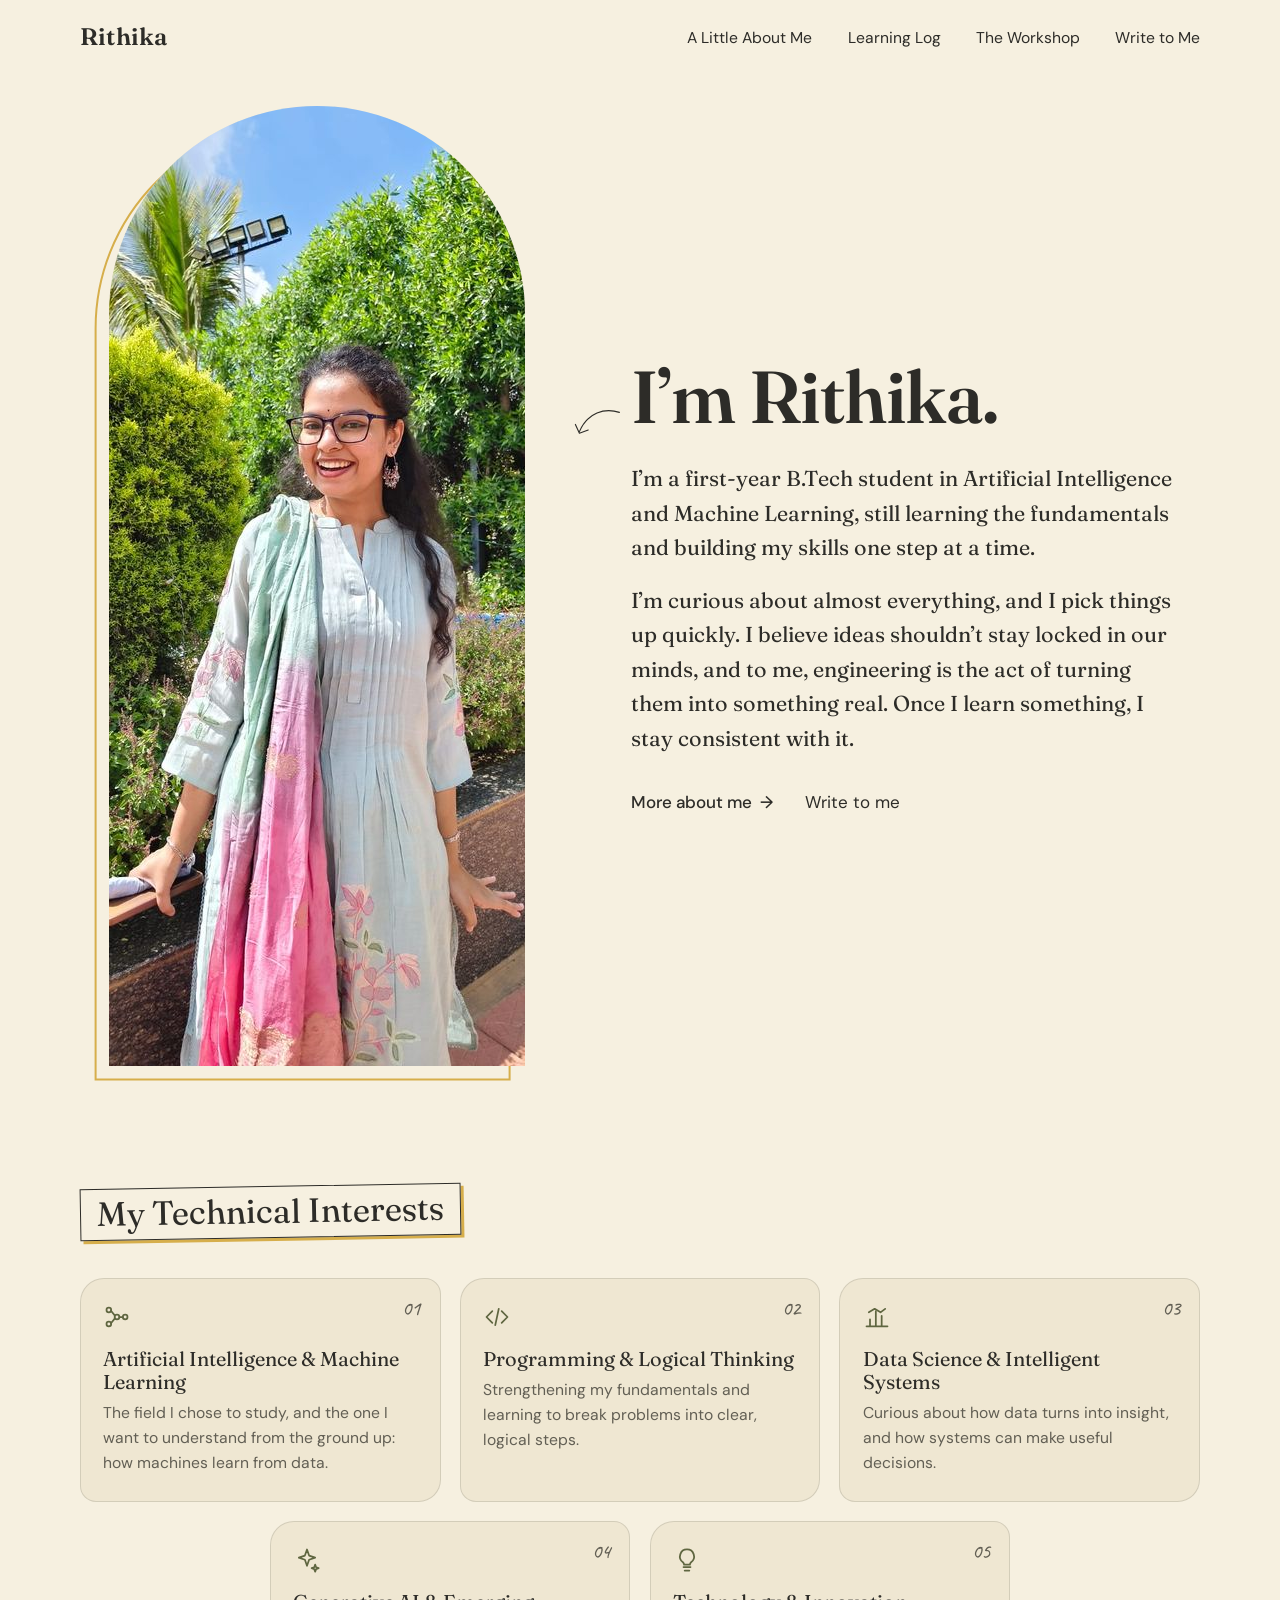
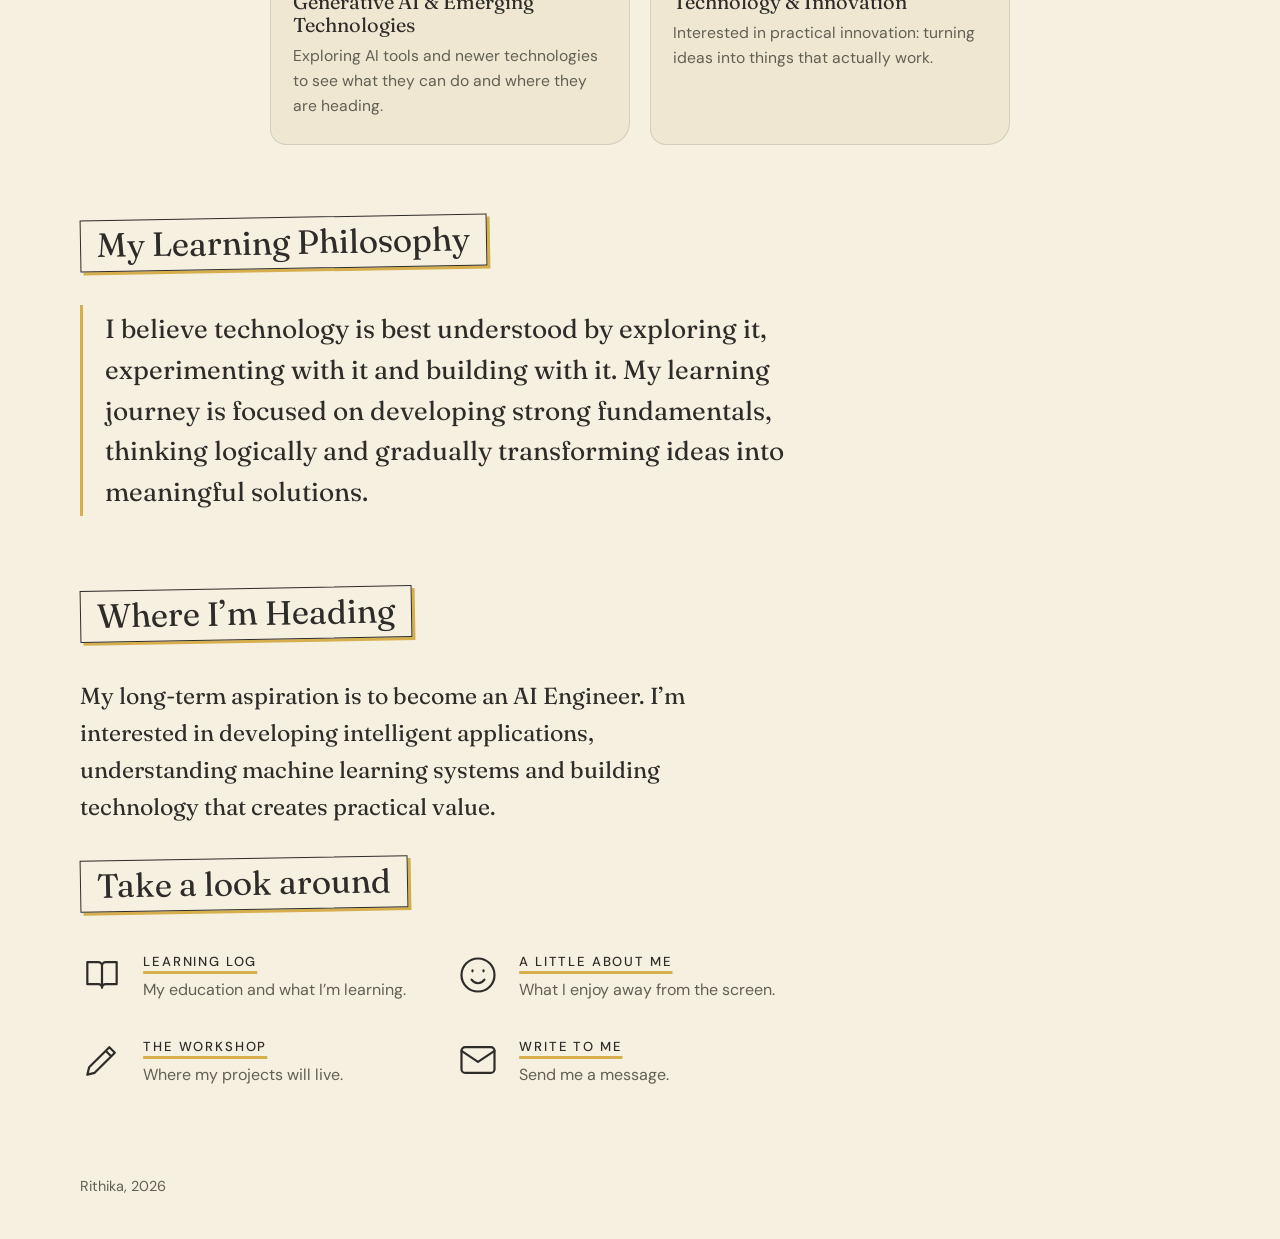
==== commit e587ce78: "Create index.html" ====
--- a/index.html
+++ b/index.html
@@ -1,306 +1,314 @@
-<!DOCTYPE html>
-<html lang="en">
-<head>
-  <meta charset="UTF-8">
-  <meta name="viewport" content="width=device-width, initial-scale=1.0">
-  <title>Rithika Karar — AI & ML Student | Thought → Experiment → Creation</title>
-  <meta name="description" content="Personal portfolio and IDT digital thinking space of Rithika Karar, first-year Artificial Intelligence & Machine Learning student at BGS College of Engineering and Technology.">
-
-  <!-- Google Fonts -->
-  <link rel="preconnect" href="https://fonts.googleapis.com">
-  <link rel="preconnect" href="https://fonts.gstatic.com" crossorigin>
-  <link href="https://fonts.googleapis.com/css2?family=JetBrains+Mono:wght@400;500;700&family=Plus+Jakarta+Sans:wght@400;500;600&family=Space+Grotesk:wght@500;600;700&display=swap" rel="stylesheet">
-
-  <!-- Stylesheet -->
-  <link rel="stylesheet" href="./style.css">
-
-  <!-- SVG Favicon -->
-  <link rel="icon" type="image/svg+xml" href="data:image/svg+xml,<svg xmlns='http://www.w3.org/2000/svg' viewBox='0 0 100 100'><rect width='100' height='100' rx='20' fill='%230b0f17'/><text x='50' y='65' font-size='50' font-family='monospace' font-weight='bold' fill='%23bcf834' text-anchor='middle'>RK</text></svg>">
-</head>
-<body>
-
-  <!-- Site Navigation -->
-  <header class="site-nav">
-    <div class="container nav-container">
-      <a href="./index.html" class="brand-link" aria-label="Rithika Karar Home">
-        <div class="brand-glyph">RK</div>
-        <div class="brand-text">
-          <span class="brand-name">Rithika Karar</span>
-          <span class="brand-role">AIML · 1ST YEAR // IDT</span>
-        </div>
-      </a>
-
-      <nav aria-label="Main Navigation">
-        <ul class="nav-links">
-          <li><a href="./index.html" class="nav-link active">Home</a></li>
-          <li><a href="./about.html" class="nav-link">About Me</a></li>
-          <li><a href="./education.html" class="nav-link">Education & Skills</a></li>
-          <li><a href="./projects.html" class="nav-link">Innovation Lab</a></li>
-          <li><a href="./contact.html" class="nav-link">Contact</a></li>
-        </ul>
-      </nav>
-
-      <div class="nav-status-badge">
-        <span class="status-dot" aria-hidden="true"></span>
-        <span>BGSIT / BGSCET · 2026–2030</span>
-      </div>
-
-      <button type="button" class="mobile-toggle" aria-label="Toggle navigation menu" aria-expanded="false">
-        <span></span>
-      </button>
-    </div>
-  </header>
-
-  <!-- Main Content -->
-  <main class="main-content">
-    <div class="container">
-
-      <!-- Hero Section -->
-      <section class="hero" id="home-hero">
-        <div class="hero-meta-strip">
-          <span class="hero-badge">IDT ACTIVITY // PORTFOLIO EXPERIMENT v1.0</span>
-          <span class="hero-badge hero-badge-alt">CONCEPT: THOUGHT → EXPERIMENT → CREATION</span>
-        </div>
-
-        <h1 class="hero-title">
-          Turning curiosity into code.<br>
-          <span class="title-dim">From raw thoughts to</span> <span class="title-accent">tangible software.</span>
-        </h1>
-
-        <p class="lead-text">
-          I am <strong>Rithika Karar</strong>, a first-year Artificial Intelligence &amp; Machine Learning engineering student at <strong>BGS College of Engineering and Technology</strong>. This portfolio is designed as an interactive thinking space where visitors can explore how I analyze problems, learn programming fundamentals, and build working experiments.
-        </p>
-
-        <div class="hero-actions">
-          <a href="./projects.html" class="btn btn-primary" id="btn-explore-lab">
-            Explore the Innovation Lab
-            <svg class="btn-icon" viewBox="0 0 20 20" fill="currentColor">
-              <path fill-rule="evenodd" d="M10.293 3.293a1 1 0 011.414 0l6 6a1 1 0 010 1.414l-6 6a1 1 0 01-1.414-1.414L14.586 11H3a1 1 0 110-2h11.586l-4.293-4.293a1 1 0 010-1.414z" clip-rule="evenodd" />
-            </svg>
-          </a>
-          <a href="#thinking-map" class="btn btn-outline-lime" id="btn-launch-map">
-            Interactive Thinking Map ↓
-          </a>
-          <a href="./about.html" class="btn btn-secondary" id="btn-read-about">
-            My Story &amp; Creative Side
-          </a>
-        </div>
-
-        <!-- Authentic Profile Snapshot -->
-        <div class="hero-snapshot-grid">
-          <div class="snapshot-card">
-            <div class="snapshot-label">Academic Path</div>
-            <div class="snapshot-value">B.Tech First Year</div>
-            <div class="snapshot-sub">BGS College of Engg. &amp; Tech.</div>
-          </div>
-          <div class="snapshot-card">
-            <div class="snapshot-label">Department</div>
-            <div class="snapshot-value">AI &amp; Machine Learning</div>
-            <div class="snapshot-sub">Class of 2030</div>
-          </div>
-          <div class="snapshot-card">
-            <div class="snapshot-label">Active Learning</div>
-            <div class="snapshot-value">C, C++, Python &amp; Web</div>
-            <div class="snapshot-sub">Syntax, logic &amp; algorithms</div>
-          </div>
-          <div class="snapshot-card">
-            <div class="snapshot-label">Signature Feature</div>
-            <div class="snapshot-value">XOXO Tic-Tac-Toe</div>
-            <div class="snapshot-sub">Interactive JS Game Lab</div>
-          </div>
-        </div>
-      </section>
-
-      <!-- Signature Feature A: The Interactive Thinking Map -->
-      <section class="section section-bordered" id="thinking-map">
-        <div class="section-header">
-          <span class="mono-tag">SIGNATURE FEATURE A // COGNITIVE BLUEPRINT</span>
-          <h2>The Interactive Thinking Map</h2>
-          <p>
-            An interactive visualization of my learning journey. Click or use arrow keys on any node to inspect how an idea transforms into a tested experiment.
-          </p>
-        </div>
-
-        <div class="thinking-map-wrapper">
-          <div class="map-control-hint">
-            <span class="hint-label">
-              <svg width="14" height="14" viewBox="0 0 24 24" fill="none" stroke="currentColor" stroke-width="2">
-                <circle cx="12" cy="12" r="10"/><path d="M12 16v-4"/><path d="M12 8h.01"/>
-              </svg>
-              Select any stage below to inspect my engineering process
-            </span>
-            <span class="hint-keys">Use Mouse or [ ← / → ] Keys</span>
-          </div>
-
-          <!-- 5 Pipeline Nodes -->
-          <div class="map-pipeline" role="tablist" aria-label="Thinking map stages">
-            <button type="button" class="map-node active" role="tab" aria-selected="true" id="node-0" tabindex="0">
-              <span class="node-number">STAGE 01</span>
-              <span class="node-title">Questions &amp; Ideas</span>
-              <span class="node-indicator"></span>
-            </button>
-
-            <button type="button" class="map-node" role="tab" aria-selected="false" id="node-1" tabindex="0">
-              <span class="node-number">STAGE 02</span>
-              <span class="node-title">Exploring Solutions</span>
-              <span class="node-indicator"></span>
-            </button>
-
-            <button type="button" class="map-node" role="tab" aria-selected="false" id="node-2" tabindex="0">
-              <span class="node-number">STAGE 03</span>
-              <span class="node-title">Learning Tech</span>
-              <span class="node-indicator"></span>
-            </button>
-
-            <button type="button" class="map-node" role="tab" aria-selected="false" id="node-3" tabindex="0">
-              <span class="node-number">STAGE 04</span>
-              <span class="node-title">Experimenting &amp; Building</span>
-              <span class="node-indicator"></span>
-            </button>
-
-            <button type="button" class="map-node" role="tab" aria-selected="false" id="node-4" tabindex="0">
-              <span class="node-number">STAGE 05</span>
-              <span class="node-title">Testing &amp; Refining</span>
-              <span class="node-indicator"></span>
-            </button>
-          </div>
-
-          <!-- Dynamic Detail Panel -->
-          <div class="map-detail-panel" aria-live="polite">
-            <div class="panel-main">
-              <div class="panel-header">
-                <span class="panel-step-badge" id="map-step-badge">PHASE 01 // CURIOSITY</span>
-                <h3 class="panel-title" id="map-title">01 / Questions &amp; Ideas</h3>
-              </div>
-              <p class="panel-description" id="map-desc">
-                Every engineering journey begins with authentic curiosity. Rather than looking for complex pre-built frameworks, I ask foundational questions: How does a browser interpret code? How does a computer keep track of turns in a game? What problems can simple logic solve?
-              </p>
-              <div class="panel-takeaways" id="map-takeaways">
-                <div class="takeaway-item"><span class="takeaway-bullet">›</span><span>Identifying everyday logic problems that can be solved with software.</span></div>
-                <div class="takeaway-item"><span class="takeaway-bullet">›</span><span>Framing ideas through the Innovation &amp; Design Thinking (IDT) lens: User need first.</span></div>
-                <div class="takeaway-item"><span class="takeaway-bullet">›</span><span>Keeping an engineering journal for raw thoughts, diagrams, and questions.</span></div>
-              </div>
-            </div>
-
-            <div class="panel-reflection-box">
-              <p class="reflection-text" id="map-reflection">
-                “I used to think programming was about memorizing code. Now I see it's about breaking questions down until they become simple enough to solve.”
-              </p>
-            </div>
-          </div>
-        </div>
-      </section>
-
-      <!-- The Core Philosophy (Thought → Experiment → Creation) -->
-      <section class="section section-bordered">
-        <div class="section-header">
-          <span class="mono-tag">DESIGN THINKING FRAMEWORK</span>
-          <h2>The 3 Pillars of My Process</h2>
-          <p>
-            How Innovation &amp; Design Thinking shapes my development as a first-year undergraduate.
-          </p>
-        </div>
-
-        <div class="hero-snapshot-grid">
-          <div class="snapshot-card">
-            <div class="snapshot-label">PILLAR 01</div>
-            <div class="snapshot-value">Thought</div>
-            <p class="snapshot-sub" style="margin-top:0.5rem; line-height:1.5;">
-              Observing challenges with an open mind. Sketching logic, mapping out user constraints, and questioning assumptions before writing code.
-            </p>
-          </div>
-          <div class="snapshot-card">
-            <div class="snapshot-label">PILLAR 02</div>
-            <div class="snapshot-value">Experiment</div>
-            <p class="snapshot-sub" style="margin-top:0.5rem; line-height:1.5;">
-              Building minimum working proofs-of-concept. Embracing compiler errors in C and debugging DOM events in JavaScript as vital feedback.
-            </p>
-          </div>
-          <div class="snapshot-card">
-            <div class="snapshot-label">PILLAR 03</div>
-            <div class="snapshot-value">Creation</div>
-            <p class="snapshot-sub" style="margin-top:0.5rem; line-height:1.5;">
-              Refining experiments into usable software. Polishing user interfaces, ensuring accessibility, and documenting technical steps transparently.
-            </p>
-          </div>
-        </div>
-      </section>
-
-      <!-- Lab Teaser / Featured Experiment -->
-      <section class="section section-bordered">
-        <div class="section-header">
-          <span class="mono-tag">SIGNATURE FEATURE B // PREVIEW</span>
-          <h2>Featured Experiment: XOXO Tic-Tac-Toe</h2>
-          <p>
-            My first working web application developed with pure HTML, CSS, and vanilla JavaScript.
-          </p>
-        </div>
-
-        <div class="snapshot-card" style="padding: 2rem;">
-          <div class="exp-badge-group" style="margin-bottom: 1rem;">
-            <span class="exp-id">EXP-001</span>
-            <span class="exp-status-live">Completed &amp; Interactive</span>
-            <span class="tech-tag">HTML5</span>
-            <span class="tech-tag">CSS3</span>
-            <span class="tech-tag">Vanilla JavaScript</span>
-          </div>
-
-          <h3 style="margin-bottom: 0.75rem;">Interactive Turn-Based Grid Game</h3>
-          <p style="color: var(--text-body); max-width: 720px; margin-bottom: 1.5rem;">
-            Instead of simply displaying a screenshot, my portfolio features the full Idea-to-Innovation Lab where you can test the game directly in your browser, review the algorithm, and see the exact learning takeaways.
-          </p>
-
-          <a href="./projects.html" class="btn btn-outline-lime" id="btn-open-lab-preview">
-            Open the Full Lab &amp; Play the Game →
-          </a>
-        </div>
-      </section>
-
-    </div>
-  </main>
-
-  <!-- Site Footer -->
-  <footer class="site-footer">
-    <div class="container">
-      <div class="footer-top">
-        <div class="footer-brand">
-          <div class="brand-name">Rithika Karar</div>
-          <div class="mono-tag" style="color: var(--accent-lime); font-size: 0.75rem;">THOUGHT → EXPERIMENT → CREATION</div>
-          <p class="footer-manifesto">
-            First-Year B.Tech Student in Artificial Intelligence and Machine Learning at BGS College of Engineering and Technology. Building a solid foundation in computational thinking and software design.
-          </p>
-        </div>
-
-        <div>
-          <div class="footer-heading">Navigation</div>
-          <div class="footer-links">
-            <a href="./index.html" class="footer-link">Home</a>
-            <a href="./about.html" class="footer-link">About Me</a>
-            <a href="./education.html" class="footer-link">Education &amp; Skills</a>
-            <a href="./projects.html" class="footer-link">Innovation Lab</a>
-            <a href="./contact.html" class="footer-link">Contact</a>
-          </div>
-        </div>
-
-        <div>
-          <div class="footer-heading">College Context</div>
-          <div class="footer-links">
-            <span class="footer-link" style="color: var(--text-main);">BGSCET / BGSIT</span>
-            <span class="footer-link">Dept of AI &amp; ML</span>
-            <span class="footer-link">IDT Activity Portfolio</span>
-            <span class="footer-link">Expected Grad: 2030</span>
-          </div>
-        </div>
-      </div>
-
-      <div class="footer-bottom">
-        <div>&copy; 2026 Rithika Karar. Handcrafted for IDT (Innovation &amp; Design Thinking).</div>
-        <div style="color: var(--accent-lime);">Designed with HTML5, CSS3 &amp; Vanilla JavaScript</div>
-      </div>
-    </div>
-  </footer>
-
-  <!-- Scripts -->
-  <script src="./script.js"></script>
-</body>
-</html>
+<!DOCTYPE html>
+<html lang="en">
+<head>
+<meta charset="utf-8">
+<meta name="viewport" content="width=device-width, initial-scale=1, viewport-fit=cover">
+<title>Rithika</title>
+<meta name="color-scheme" content="light dark">
+<link rel="stylesheet" href="https://fonts.googleapis.com/css2?family=Fraunces:ital,opsz,wght@0,9..144,400;0,9..144,600;1,9..144,400&family=DM+Sans:wght@400;500&family=Caveat:wght@500&display=swap">
+<style>
+:root{
+  --bg:#F6F0E0; --surface:#EFE7D2; --ink:#2D2C28; --muted:#625F54;
+  --olive:#5F6640; --mustard:#D6AE4B; --on-olive:#F6F0E0;
+  --serif:"Fraunces",Georgia,"Times New Roman",serif;
+  --sans:"DM Sans","Helvetica Neue",Arial,sans-serif;
+  --hand:"Caveat","Segoe Script","Bradley Hand",cursive;
+  box-sizing:border-box;padding-top:env(safe-area-inset-top,0px);padding-bottom:env(safe-area-inset-bottom,0px);
+  color-scheme:light;
+}
+@media (prefers-color-scheme:dark){:root:not([data-theme="light"]){
+  --bg:#211F1B; --surface:#2B2822; --ink:#EFE8D6; --muted:#B8B19D;
+  --olive:#A9B07C; --mustard:#E0B955; --on-olive:#211F1B; color-scheme:dark;}}
+:root[data-theme="dark"]{--bg:#211F1B;--surface:#2B2822;--ink:#EFE8D6;--muted:#B8B19D;--olive:#A9B07C;--mustard:#E0B955;--on-olive:#211F1B;color-scheme:dark}
+html{scroll-padding-top:env(safe-area-inset-top,0px)}
+*,*::before,*::after{box-sizing:border-box}
+body{margin:0;background:var(--bg);color:var(--ink);font:400 1.0625rem/1.65 var(--sans);-webkit-font-smoothing:antialiased}
+a{color:inherit}
+h1,h2,h3{font-family:var(--serif);font-weight:400;line-height:1.15;margin:0}
+:focus-visible{outline:2px solid var(--olive);outline-offset:4px;border-radius:2px}
+
+/* header */
+header{display:flex;justify-content:space-between;align-items:center;padding:1.4rem clamp(1.25rem,5vw,4rem);max-width:78rem;margin:0 auto}
+.name{font:600 1.5rem var(--serif);text-decoration:none;letter-spacing:.01em}
+nav ul{display:flex;gap:2.2rem;list-style:none;margin:0;padding:0}
+nav a{text-decoration:none;position:relative;padding:.2rem 0;font-size:.98rem}
+nav a::after,.brush::after{content:"";position:absolute;left:-2%;right:-2%;bottom:-.12em;height:.32em;background:var(--mustard);
+  border-radius:60% 40% 55% 45% / 70% 60% 40% 50%;transform:scaleX(0) rotate(-1deg);transform-origin:left;transition:transform .45s cubic-bezier(.3,.7,.2,1);opacity:.85;z-index:-1}
+nav a:hover::after,nav a[aria-current="page"]::after,.brush:hover::after,.brush:focus-visible::after{transform:scaleX(1) rotate(-1deg)}
+.brush{position:relative;text-decoration:none;display:inline-block;isolation:isolate}
+nav a{isolation:isolate}
+.menu-btn{display:none;background:none;border:0;font:500 1rem var(--sans);color:var(--ink);padding:.5rem 0;cursor:pointer}
+
+main{max-width:78rem;margin:0 auto;padding:0 clamp(1.25rem,5vw,4rem) 4rem}
+.view{display:none}.view.on{display:block}
+.view.on{animation:settle .5s ease both}
+@keyframes settle{from{opacity:0}to{opacity:1}}
+
+/* home */
+.hero{display:grid;grid-template-columns:minmax(0,5fr) minmax(0,6fr);gap:clamp(2rem,6vw,6rem);align-items:center;padding:2rem 0 4rem}
+.portrait{position:relative;max-width:26rem;width:100%;justify-self:center}
+.portrait::before{content:"";position:absolute;inset:0;transform:translate(-.9rem,.9rem);border:2px solid var(--mustard);border-radius:999px 999px 0 0}
+.portrait img{position:relative;display:block;width:100%;aspect-ratio:4/5;object-fit:cover;object-position:50% 18%;border-radius:999px 999px 0 0;background:var(--surface)}
+.hero h1{font-size:clamp(2.8rem,6vw,4.6rem);font-weight:600;letter-spacing:-.01em;margin-bottom:1.4rem}
+.hero p{font-family:var(--serif);font-size:clamp(1.15rem,1.7vw,1.35rem);line-height:1.6;max-width:34rem;margin:0 0 1.1rem}
+.cta-row{display:flex;flex-wrap:wrap;gap:1.4rem 2rem;align-items:center;margin-top:2rem}
+
+/* buttons */
+.nudge{display:inline-flex;gap:.5rem;align-items:center;text-decoration:none;font-weight:500}
+.nudge span{display:inline-block;transition:transform .3s ease}
+.nudge:hover span,.nudge:focus-visible span{transform:translateX(6px)}
+.wash{position:relative;display:inline-block;padding:.7rem 1.5rem;border:1.5px solid var(--olive);border-radius:2rem 1.6rem 2rem 1.7rem;text-decoration:none;color:var(--olive);overflow:hidden;isolation:isolate;transition:color .5s ease;font-weight:500}
+.wash::before{content:"";position:absolute;inset:0;background:var(--olive);transform:translateY(101%);border-radius:50% 50% 0 0 / 30% 30% 0 0;transition:transform .7s cubic-bezier(.3,.6,.2,1),border-radius .7s;z-index:-1}
+.wash:hover,.wash:focus-visible{color:var(--on-olive)}
+.wash:hover::before,.wash:focus-visible::before{transform:translateY(0);border-radius:0}
+.stamp{font:500 1rem var(--sans);background:var(--ink);color:var(--bg);border:0;padding:.8rem 2rem;border-radius:.55rem;cursor:pointer;box-shadow:0 4px 0 var(--mustard);transition:transform .12s,box-shadow .12s}
+.stamp:hover{box-shadow:0 5px 0 var(--mustard)}
+.stamp:active{transform:translateY(4px);box-shadow:0 0 0 var(--mustard)}
+
+/* sections */
+.section-title{font-size:clamp(1.9rem,3.4vw,2.7rem);margin:1rem 0 .6rem}
+.lede{color:var(--muted);max-width:36rem;margin:0 0 2rem}
+.page{max-width:44rem;padding-top:2rem}
+.page h1{font-size:clamp(2.3rem,5vw,3.6rem);font-weight:600;margin-bottom:1.6rem}
+.page p{font-family:var(--serif);font-size:1.18rem;line-height:1.7;margin:0 0 1.2rem}
+.page h2{font-size:1.7rem;margin:2.6rem 0 1rem}
+.hobbies{margin:0;padding:0}
+.hobbies div{display:grid;grid-template-columns:7rem 1fr;gap:1rem;padding:.9rem 0;border-top:1px solid color-mix(in srgb,var(--ink) 18%,transparent)}
+.hobbies dt{font:600 1.15rem var(--serif)}
+.hobbies dd{margin:0;font-family:var(--serif);font-size:1.12rem}
+
+/* exploring list */
+.explore{max-width:56rem;margin-top:1rem}
+.row{display:grid;grid-template-columns:9.5rem 1fr;gap:.4rem 2rem;padding:1.15rem 0;border-top:1px solid color-mix(in srgb,var(--ink) 18%,transparent)}
+.tag{font:500 1.45rem/1.2 var(--hand);color:var(--olive);transform:rotate(-2deg);transform-origin:left;align-self:start}
+.topic h3{font-size:1.3rem;margin-bottom:.15rem}
+.topic p{margin:0;color:var(--muted);font-size:1rem}
+.topic+.topic{margin-top:.9rem}
+.edu{border-left:3px solid var(--mustard);padding:.2rem 0 .2rem 1.2rem;margin:0 0 3rem}
+.edu h2{font-size:1.7rem;margin:0 0 .3rem}
+.edu p{margin:0;font-family:var(--sans);font-size:1rem;color:var(--muted)}
+
+/* tech sections */
+.block{padding:2.5rem 0 1rem}
+.tgrid{display:grid;grid-template-columns:repeat(6,minmax(0,1fr));gap:1.2rem;margin-top:1.4rem}
+.tcard{position:relative;grid-column:span 2;background:var(--surface);border:1px solid color-mix(in srgb,var(--ink) 14%,transparent);border-radius:1.5rem 1rem 1.4rem 1rem;padding:1.5rem 1.4rem 1.6rem;transition:transform .35s ease,border-color .35s ease}
+.tcard:nth-child(4){grid-column:2/span 2}
+.tcard:nth-child(5){grid-column:4/span 2}
+.tcard:hover{transform:translateY(-4px);border-color:var(--mustard)}
+.tcard svg{display:block;color:var(--olive);margin-bottom:1rem;transition:transform .5s ease}
+.tcard:hover svg{transform:rotate(-6deg) scale(1.08)}
+.tcard .num{position:absolute;top:1rem;right:1.2rem;font:500 1.3rem var(--hand);color:var(--muted)}
+.tcard h3{font-size:1.25rem;margin-bottom:.45rem}
+.tcard p{margin:0;color:var(--muted);font-size:.98rem;line-height:1.6}
+.phil blockquote{margin:1.2rem 0 0;max-width:46rem;border-left:3px solid var(--mustard);padding:.2rem 0 .2rem 1.4rem;font:400 clamp(1.25rem,2.2vw,1.65rem)/1.55 var(--serif)}
+.head-p{font-family:var(--serif);font-size:clamp(1.2rem,2vw,1.45rem);line-height:1.6;max-width:42rem;margin:1.2rem 0 0}
+.js .rv{opacity:0;transform:translateY(16px);transition:opacity .8s ease,transform .8s ease}
+.js .rv.in{opacity:1;transform:none}
+@media (max-width:52rem){.tgrid{grid-template-columns:repeat(2,minmax(0,1fr))}.tcard,.tcard:nth-child(n){grid-column:auto}.tcard:last-child{grid-column:1/-1}}
+@media (max-width:36rem){.tgrid{grid-template-columns:1fr}.tcard:last-child{grid-column:auto}}
+/* label headings, arrow, icon list */
+.section-title{display:inline-block;border:1.5px solid var(--ink);box-shadow:3px 3px 0 var(--mustard);background:var(--bg);padding:.3rem 1rem .4rem;transform:rotate(-1deg);font-size:clamp(1.5rem,2.8vw,2.1rem);margin:1rem 0 1.1rem}
+.hero>div:last-child{position:relative}
+.arrow{position:absolute;left:-3.6rem;top:3.2rem;width:3rem;height:2.2rem;color:var(--ink);fill:none;stroke:currentColor;stroke-width:1.4;stroke-linecap:round;stroke-linejoin:round}
+@media (max-width:52rem){.arrow{display:none}}
+.doors{display:grid;grid-template-columns:repeat(2,minmax(0,1fr));gap:2.2rem 3rem;max-width:44rem;margin-top:1.6rem}
+.doors a{display:flex;gap:1.2rem;align-items:flex-start;text-decoration:none}
+.doors svg{flex:none;color:var(--ink);transition:transform .4s ease}
+.doors a:hover svg,.doors a:focus-visible svg{transform:translateY(-3px) rotate(-4deg)}
+.doors strong{display:block;font:500 .82rem/1.3 var(--sans);letter-spacing:.14em;text-transform:uppercase;text-decoration:underline;text-decoration-color:var(--mustard);text-decoration-thickness:3px;text-underline-offset:.35em;margin-bottom:.55rem}
+.doors .d{display:block;color:var(--muted);font-size:1rem;line-height:1.5}
+@media (max-width:36rem){.doors{grid-template-columns:1fr}}
+/* contact */
+.contact{display:grid;grid-template-columns:minmax(0,3fr) minmax(0,2fr);gap:clamp(2rem,6vw,5rem);max-width:56rem;margin-top:1.5rem}
+form{display:grid;gap:1.3rem}
+label{display:grid;gap:.35rem;font-weight:500;font-size:.95rem}
+input,textarea{font:inherit;color:var(--ink);background:transparent;border:0;border-bottom:1.5px solid var(--ink);padding:.5rem 0;border-radius:0;transition:border-color .3s}
+textarea{min-height:8rem;resize:vertical}
+input:focus,textarea:focus{outline:0;border-color:var(--olive);border-bottom-width:3px}
+.hp{position:absolute;left:-9999px;height:0;overflow:hidden}
+.links{display:grid;gap:1.1rem;align-content:start;font-family:var(--serif);font-size:1.3rem}
+.note{min-height:1.5rem;font-size:.95rem;color:var(--olive)}
+.work-note{font-family:var(--serif);font-size:1.5rem;line-height:1.5;max-width:34rem;border-top:1px solid color-mix(in srgb,var(--ink) 18%,transparent);padding-top:1.4rem;margin-top:2rem}
+footer{max-width:78rem;margin:0 auto;padding:1.5rem clamp(1.25rem,5vw,4rem) 2.5rem;color:var(--muted);font-size:.9rem}
+
+@media (max-width:52rem){
+  .menu-btn{display:block;position:relative;z-index:30}
+  nav{position:fixed;inset:0;background:var(--bg);display:none;padding:6rem 2rem 2rem;z-index:20;padding-top:calc(6rem + env(safe-area-inset-top,0px))}
+  nav.open{display:block}
+  nav ul{flex-direction:column;gap:1.6rem}
+  nav a{font:400 2rem var(--serif)}
+  .hero,.contact{grid-template-columns:1fr}
+  .portrait{max-width:20rem;margin:0 0 .5rem .9rem}
+  .portrait img{aspect-ratio:5/4}
+  .hero{padding:.5rem 0 2.5rem;gap:1.8rem}
+  .row{grid-template-columns:1fr}
+  .hobbies div{grid-template-columns:1fr;gap:.1rem}
+}
+@media (prefers-reduced-motion:reduce){*{animation:none!important;transition:none!important}}
+</style>
+</head>
+<body>
+<header>
+  <a class="name" href="#home">Rithika</a>
+  <button class="menu-btn" id="menuBtn" aria-expanded="false" aria-controls="nav">Menu</button>
+  <nav id="nav" aria-label="Main">
+    <ul>
+      <li><a href="#about" data-v="about">A Little About Me</a></li>
+      <li><a href="#learning-log" data-v="learning-log">Learning Log</a></li>
+      <li><a href="#workshop" data-v="workshop">The Workshop</a></li>
+      <li><a href="#write-to-me" data-v="write-to-me">Write to Me</a></li>
+    </ul>
+  </nav>
+</header>
+
+<main>
+<!-- HOME -->
+<section class="view" id="home" data-v="home">
+  <div class="hero">
+    <div class="portrait"><img src="[data-uri]